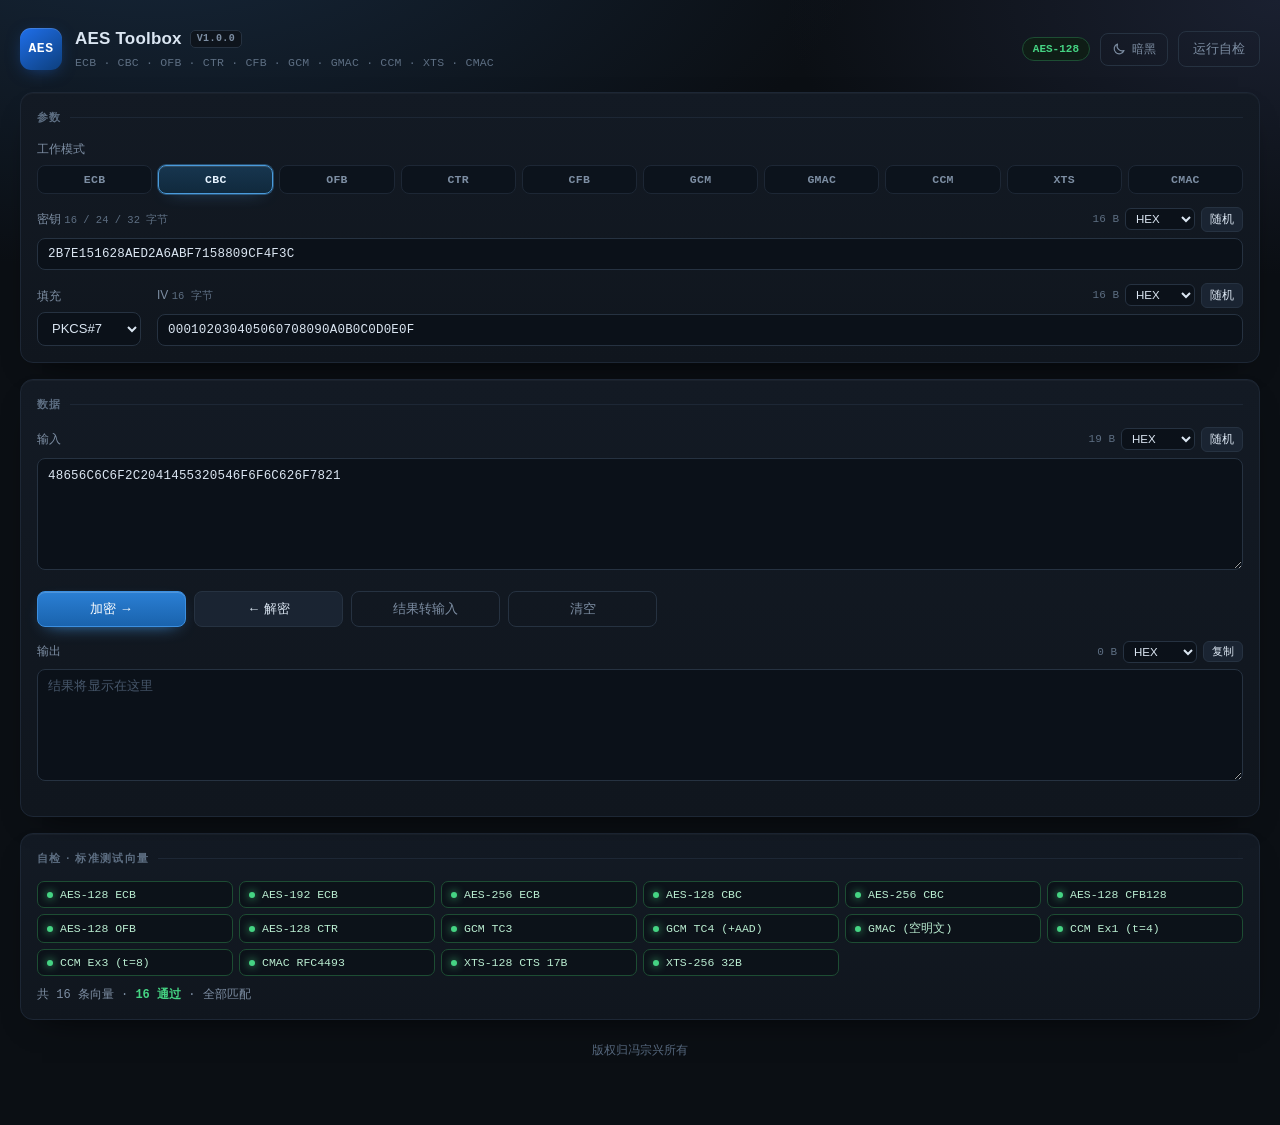
==== AESToolbox/AESToolbox.html @ f1ecd695 "优化以及增加升级工具" ====
<!DOCTYPE html>
<html lang="zh-CN">
<head>
<meta charset="utf-8">
<meta name="viewport" content="width=device-width,initial-scale=1">
<title>AES Toolbox V1.0.0</title>
<link rel="icon" href="data:image/svg+xml,%3Csvg xmlns='http://www.w3.org/2000/svg' viewBox='0 0 32 32'%3E%3ClinearGradient id='g' x1='0' y1='0' x2='1' y2='1'%3E%3Cstop offset='0' stop-color='%231f6feb'/%3E%3Cstop offset='1' stop-color='%230d3f7d'/%3E%3C/linearGradient%3E%3Crect width='32' height='32' rx='8' fill='url(%23g)'/%3E%3Ctext x='16' y='16.5' font-family='Consolas,Menlo,monospace' font-size='10.5' font-weight='bold' fill='%23ffffff' text-anchor='middle' dominant-baseline='central'%3EAES%3C/text%3E%3C/svg%3E">
<style>
  /* ---------- 主题变量：默认暗黑 ---------- */
  :root {
    /* 表面 */
    --bg: #0b0f14;
    --bg-g1: #16273a;
    --bg-g2: #1a2030;
    --panel: #121821;
    --panel-2: #161e29;
    --card-1: #131a24;
    --card-2: #10161e;
    --sunken: #0b1119;
    --sunken-focus: #0a1420;
    --chip: #0c1219;
    --chip-2: #0c131c;
    --chip-hover: #131c27;
    /* 线条 */
    --line: #263241;
    --line-soft: #1d2735;
    --line-hover: #31415a;
    --chip-line-hover: #33455c;
    /* 文字 */
    --text: #dbe6f2;
    --dim: #7d8ea3;
    --dim-2: #5d6e82;
    --foot: #55677d;
    --placeholder: #46566a;
    /* 语义色 */
    --accent: #4aa8ff;
    --accent-dim: #1e4f7a;
    --focus-ring: #4aa8ff1f;
    --ok: #45d483;
    --ok-fg: #a9e8c2;
    --pass-fg: #b9ecd0;
    --ok-line: #1d4d33;
    --ok-bg: #0e1d15;
    --ok-bg-2: #0f1d16;
    --warn: #ffb454;
    --err: #ff6b6b;
    --err-fg: #ffc2c2;
    --err-line: #55262a;
    --err-line-2: #4d1f1f;
    --err-bg: #1d1013;
    --err-bg-2: #1d0f0f;
    /* 控件 */
    --btn: #1a2432;
    --btn-hover: #222f40;
    --btn-line-hover: #3a4d66;
    --ghost-hover: #ffffff08;
    --active-fg: #e6f3ff;
    --active-1: #17364f;
    --active-2: #10293d;
    --active-line: #4a9bdc;
    --active-ring: #4a9bdc66;
    --active-inset: #ffffff1f;
    --badge-bg: #0e141c;
    /* 装饰 */
    --inset: #ffffff08;
    --card-shadow: 0 14px 34px -22px #000;
    --sb: #24303f;
    --sb-hover: #31445a;
    --mono: ui-monospace, "SF Mono", "Cascadia Mono", Consolas, "JetBrains Mono", monospace;
  }

  /* ---------- 明亮主题 ---------- */
  html[data-theme="light"] {
    --bg: #f2f6fb;
    --bg-g1: #e3eefb;
    --bg-g2: #eceff7;
    --panel: #ffffff;
    --panel-2: #f8fafc;
    --card-1: #ffffff;
    --card-2: #fafcfe;
    --sunken: #ffffff;
    --sunken-focus: #ffffff;
    --chip: #f4f8fd;
    --chip-2: #f4f8fd;
    --chip-hover: #e9f0f9;
    --line: #d2dce8;
    --line-soft: #e4ebf3;
    --line-hover: #a9bccf;
    --chip-line-hover: #b6c7d9;
    --text: #16202c;
    --dim: #556578;
    --dim-2: #7c8da1;
    --foot: #8496a9;
    --placeholder: #a2b2c4;
    --accent: #1a73e8;
    --accent-dim: #b6d3f5;
    --focus-ring: #1a73e826;
    --ok: #12a150;
    --ok-fg: #10693f;
    --pass-fg: #146c46;
    --ok-line: #a8d8bf;
    --ok-bg: #eafaf1;
    --ok-bg-2: #eafaf1;
    --warn: #b8720a;
    --err: #d93b3b;
    --err-fg: #9c2020;
    --err-line: #f0b8b8;
    --err-line-2: #f0b8b8;
    --err-bg: #fdeeee;
    --err-bg-2: #fdeeee;
    --btn: #eef3f9;
    --btn-hover: #e3ecf6;
    --btn-line-hover: #b0c3d8;
    --ghost-hover: #0b1a2b0d;
    --active-fg: #0d4a7d;
    --active-1: #dcebfb;
    --active-2: #cfe3f9;
    --active-line: #5f9fdd;
    --active-ring: #5f9fdd66;
    --active-inset: #ffffffcc;
    --badge-bg: #f2f7fd;
    --inset: #ffffffd9;
    --card-shadow: 0 12px 28px -22px #12304d;
    --sb: #c9d5e2;
    --sb-hover: #b0bfd1;
  }
  * { box-sizing: border-box; }
  html, body { margin: 0; padding: 0; }
  body {
    background:
      radial-gradient(1200px 600px at 12% -8%, var(--bg-g1) 0%, transparent 60%),
      radial-gradient(900px 500px at 100% 0%, var(--bg-g2) 0%, transparent 55%),
      var(--bg);
    color: var(--text);
    font: 14px/1.55 -apple-system, "Segoe UI", "Microsoft YaHei", Roboto, sans-serif;
    min-height: 100vh;
    -webkit-font-smoothing: antialiased;
    transition: background-color .22s ease, color .22s ease;
  }
  body, .card, .btn, .mode, .titem, .status, input, select, textarea, .keybadge {
    transition-property: background-color, border-color, color, box-shadow;
    transition-duration: .18s;
    transition-timing-function: ease;
  }
  /* 内容区宽度对齐 UDS 工具箱：宽屏下铺开占满，只留边距，不再固定 1180 居中 */
  .app { max-width: 1560px; margin: 0 auto; padding: 26px 20px 60px; }

  /* ---------- 顶栏 ---------- */
  .topbar { display: flex; align-items: center; justify-content: space-between; gap: 16px; margin-bottom: 20px; }
  .brand { display: flex; align-items: center; gap: 13px; min-width: 0; }
  .logo {
    width: 42px; height: 42px; flex: none; border-radius: 11px;
    background: linear-gradient(145deg, #1f6feb, #0d3f7d);
    color: #fff; font: 700 13px/42px var(--mono); text-align: center; letter-spacing: .5px;
    box-shadow: 0 4px 18px -6px #1f6feb99, inset 0 1px 0 #ffffff26;
  }
  .brand h1 { margin: 0; font-size: 17px; font-weight: 650; letter-spacing: .2px; display: flex; align-items: center; gap: 8px; }
  .brand h1 .ver {
    font: 600 10px/1 var(--mono); letter-spacing: .4px; color: var(--dim);
    padding: 3px 6px; border-radius: 5px;
    border: 1px solid var(--line); background: var(--badge-bg);
  }
  .brand p { margin: 2px 0 0; font-size: 11.5px; color: var(--dim-2); font-family: var(--mono); letter-spacing: .2px; }
  .top-actions { display: flex; align-items: center; gap: 10px; }
  @media (max-width: 640px) {
    /* 窄屏：放不下时操作按钮自动换行并右对齐，避免顶栏撑破 */
    .topbar { flex-wrap: wrap; gap: 10px; }
    .top-actions { margin-left: auto; }
  }
  .keybadge {
    font: 600 11px var(--mono); padding: 5px 10px; border-radius: 999px;
    border: 1px solid var(--line); color: var(--dim); background: var(--badge-bg); white-space: nowrap;
  }
  .keybadge.ok { color: var(--ok); border-color: var(--ok-line); background: var(--ok-bg-2); }
  .keybadge.bad { color: var(--err); border-color: var(--err-line-2); background: var(--err-bg-2); }

  /* ---------- 卡片 ---------- */
  .grid { display: grid; grid-template-columns: minmax(0, 1fr); gap: 16px; align-items: start; }
  /* 参数区每行整行铺开，行距由 gap 控制 */
  .pgrid { display: grid; grid-template-columns: minmax(0, 1fr); gap: 13px; }
  .pgrid > .field { margin-bottom: 0; }
  .pgrid .span-2 { grid-column: span 2; }
  .pgrid .span-all { grid-column: 1 / -1; }
  /* 模式专属参数（填充 / Tag 长度 / CFB 段长）与 IV 排在同一行、位于 IV 左侧：
     小字段的标签与 IV 标签齐平，下拉与 IV 输入框底边对齐，不额外占一行 */
  #ivRow { display: flex; align-items: flex-end; gap: 16px; }
  #ivRow > #ivField { flex: 1 1 auto; min-width: 0; margin-bottom: 0; }
  .optband { display: flex; flex-wrap: wrap; align-items: flex-end; gap: 8px 18px; }
  .optband .opt { display: flex; flex-direction: column; gap: 6px; }
  .optband .opt > label { margin-bottom: 0; white-space: nowrap; }
  /* 下拉与密钥输入框严格同高：显式定高并去掉浏览器给 select 的内部留白 */
  .optband .opt select { width: auto; min-width: 104px; height: 34px; padding: 0 6px 0 10px; line-height: 1; }
  .card {
    background: linear-gradient(180deg, var(--card-1), var(--card-2));
    border: 1px solid var(--line-soft);
    border-radius: 13px;
    padding: 16px;
    box-shadow: 0 1px 0 var(--inset) inset, var(--card-shadow);
  }
  .card h2 {
    margin: 0 0 14px; font-size: 11px; font-weight: 700; letter-spacing: 1.4px;
    text-transform: uppercase; color: var(--dim-2);
    display: flex; align-items: center; gap: 8px;
  }
  .card h2::after { content: ""; height: 1px; flex: 1; background: var(--line-soft); }

  /* ---------- 表单 ---------- */
  .field { margin-bottom: 13px; }
  .field:last-child { margin-bottom: 0; }
  label {
    display: flex; align-items: center; justify-content: space-between; gap: 8px;
    font-size: 12px; color: var(--dim); margin-bottom: 6px; font-weight: 500;
  }
  label .hint { font: 400 10.5px var(--mono); color: var(--dim-2); }
  .row { display: flex; gap: 7px; align-items: stretch; }
  .row > input { flex: 1; min-width: 0; }
  /* 标签行右上角的控件串：字节数 → 格式菜单 → 操作按钮 */
  label .right { display: flex; gap: 6px; align-items: center; }
  label .right select {
    width: auto; padding: 3px 6px; font-size: 11.5px; border-radius: 6px;
  }
  select.fmt:hover { color: var(--text); border-color: var(--line-hover); }
  .count {
    flex: none; min-width: 40px; text-align: right;
    font: 400 11px var(--mono); color: var(--dim-2);
  }
  .btn.mini { padding: 3px 8px; font-size: 12px; border-radius: 6px; flex: none; }

  input, select, textarea, button { font-family: inherit; font-size: 13px; color: var(--text); }
  input, select, textarea {
    background: var(--sunken); border: 1px solid var(--line); border-radius: 8px;
    padding: 8px 10px; width: 100%; outline: none;
    transition: border-color .15s, box-shadow .15s, background .15s;
  }
  input:hover, select:hover, textarea:hover { border-color: var(--line-hover); }
  input:focus, select:focus, textarea:focus {
    border-color: var(--accent); background: var(--sunken-focus);
    box-shadow: 0 0 0 3px var(--focus-ring);
  }
  input::placeholder, textarea::placeholder { color: var(--placeholder); }
  textarea { resize: vertical; min-height: 112px; line-height: 1.5; }
  .mono, input.mono, textarea.mono { font-family: var(--mono); font-size: 12.5px; letter-spacing: .2px; }
  select { cursor: pointer; padding-right: 6px; }
  select option { background: var(--panel-2); color: var(--text); }

  .btn {
    background: var(--btn); border: 1px solid var(--line); border-radius: 8px;
    padding: 8px 14px; cursor: pointer; white-space: nowrap;
    transition: background .15s, border-color .15s, transform .06s, color .15s;
    font-weight: 550;
  }
  .btn:hover { background: var(--btn-hover); border-color: var(--btn-line-hover); }
  .btn:active { transform: translateY(1px); }
  .btn.primary {
    background: linear-gradient(180deg, #2b7fd4, #1a63ad); border-color: #3c8fe0;
    color: #fff; box-shadow: 0 6px 18px -10px #4aa8ff, inset 0 1px 0 #ffffff2b;
  }
  .btn.primary:hover { background: linear-gradient(180deg, #3791e8, #1f6dbd); }
  .btn.ghost { background: transparent; color: var(--dim); }
  .btn.ghost:hover { color: var(--text); background: var(--ghost-hover); }
  .btn.icon { padding: 8px 11px; flex: none; }
  .btn.tiny { padding: 2px 8px; font-size: 11px; border-radius: 6px; font-weight: 500; }
  .btn.theme {
    display: inline-flex; align-items: center; gap: 6px;
    padding: 7px 11px; color: var(--dim); font-size: 12px;
  }
  .btn.theme:hover { color: var(--text); }
  .btn.theme svg { display: block; flex: none; }
  @media (max-width: 560px) { .btn.theme span.tx { display: none; } }

  /* ---------- 模式选择 ---------- */
  .modes { display: grid; grid-template-columns: repeat(10, minmax(0, 1fr)); gap: 6px; }
  @media (max-width: 900px) { .modes { grid-template-columns: repeat(5, minmax(0, 1fr)); } }
  .mode {
    padding: 7px 0; text-align: center; border-radius: 8px; cursor: pointer;
    background: var(--chip-2); border: 1px solid var(--line-soft);
    font: 600 11.5px var(--mono); color: var(--dim); letter-spacing: .3px;
    transition: all .14s; user-select: none;
  }
  .mode:hover { color: var(--text); border-color: var(--chip-line-hover); background: var(--chip-hover); }
  .mode.active {
    color: var(--active-fg); border-color: var(--active-line);
    background: linear-gradient(180deg, var(--active-1), var(--active-2));
    box-shadow: inset 0 1px 0 var(--active-inset), 0 0 0 1px var(--active-ring), 0 6px 18px -12px var(--active-line);
  }

  /* ---------- 数据区 ---------- */
  .actions { display: flex; gap: 8px; margin: 14px 0; flex-wrap: wrap; max-width: 620px; }
  .actions .btn { flex: 1; min-width: 96px; }
  @media (max-width: 640px) { .actions { max-width: none; } }
  .io-head { display: flex; justify-content: space-between; align-items: center; margin-bottom: 6px; }
  .io-head .left { font-size: 12px; color: var(--dim); }
  .io-head .right { display: flex; gap: 6px; align-items: center; }
  .io-head select { width: auto; padding: 3px 6px; font-size: 11.5px; border-radius: 6px; }

  .status {
    margin-top: 12px; padding: 9px 12px; border-radius: 8px; font-size: 12.5px;
    border: 1px solid var(--line-soft); background: var(--chip); color: var(--dim);
    display: none; line-height: 1.5; word-break: break-word;
  }
  .status.show { display: block; }
  .status.ok { color: var(--ok-fg); border-color: var(--ok-line); background: var(--ok-bg); }
  .status.err { color: var(--err-fg); border-color: var(--err-line); background: var(--err-bg); }
  .status .k { color: var(--dim-2); font-family: var(--mono); }

  /*@SELFTEST@BEGIN*/
  /* ---------- 自检 ---------- */
  .selftest { margin-top: 16px; }
  .testgrid { display: grid; grid-template-columns: repeat(auto-fill, minmax(178px, 1fr)); gap: 6px; }
  .titem {
    display: flex; align-items: center; gap: 7px; padding: 6px 9px; border-radius: 7px;
    background: var(--chip); border: 1px solid var(--line-soft); font: 400 11.5px var(--mono);
    color: var(--dim);
  }
  .titem .dot { width: 6px; height: 6px; border-radius: 50%; background: var(--dim-2); flex: none; }
  .titem.pass { color: var(--pass-fg); border-color: var(--ok-line); }
  .titem.pass .dot { background: var(--ok); box-shadow: 0 0 8px var(--ok); }
  .titem.fail { color: var(--err-fg); border-color: var(--err-line); }
  .titem.fail .dot { background: var(--err); }
  .test-summary { margin-top: 10px; font: 400 12px var(--mono); color: var(--dim); }
  .test-summary b { color: var(--ok); }
  .test-summary .bad { color: var(--err); }
  /*@SELFTEST@END*/

  .foot { margin-top: 22px; text-align: center; font-size: 11.5px; color: var(--foot); }
  .foot code { font-family: var(--mono); color: var(--foot); }
  ::-webkit-scrollbar { width: 10px; height: 10px; }
  ::-webkit-scrollbar-thumb { background: var(--sb); border-radius: 6px; border: 2px solid transparent; background-clip: padding-box; }
  ::-webkit-scrollbar-thumb:hover { background: var(--sb-hover); background-clip: padding-box; }
</style>
<script>
/* 首帧前套用上次选择的主题档位，避免明亮模式下先闪一下黑底。
   档位：light / dark / auto（跟随系统） */
(function () {
  try {
    var mode = localStorage.getItem('aes-toolbox.theme');
    var sysDark = !!(window.matchMedia && window.matchMedia('(prefers-color-scheme: dark)').matches);
    // 未设置或脏数据一律按默认暗黑处理
    var dark = mode === 'light' ? false : (mode === 'auto' ? sysDark : true);
    if (!dark) document.documentElement.setAttribute('data-theme', 'light');
  } catch (e) {}
})();
</script>
</head>
<body>
<div class="app">

  <header class="topbar">
    <div class="brand">
      <div class="logo">AES</div>
      <div>
        <h1>AES Toolbox <span class="ver" title="当前版本">V1.0.0</span></h1>
        <p>ECB · CBC · OFB · CTR · CFB · GCM · GMAC · CCM · XTS · CMAC</p>
      </div>
    </div>
    <div class="top-actions">
      <span class="keybadge" id="keyBadge">AES-128</span>
      <button class="btn ghost theme" id="btnTheme" title="主题：暗黑" data-mode="dark">
        <span id="themeIcon"></span><span class="tx" id="themeText">暗黑</span>
      </button>
      <!--@SELFTEST@BEGIN-->
      <button class="btn ghost" id="btnSelfTest">运行自检</button>
      <!--@SELFTEST@END-->
    </div>
  </header>

  <main class="grid">
    <!-- 参数 -->
    <section class="card">
      <h2>参数</h2>

      <div class="pgrid">
        <div class="field span-all">
          <label>工作模式</label>
          <div class="modes" id="modes"></div>
        </div>

        <div class="field span-all" id="keyField">
          <label>
            <span>密钥 <span class="hint" id="keyHint">16 / 24 / 32 字节</span></span>
            <span class="right">
              <span class="count" id="keyCount">0 B</span>
              <select id="keyFmt" class="fmt">
                <option value="hex">HEX</option>
                <option value="c">C 格式</option>
                <option value="text">文本</option>
              </select>
              <button class="btn mini" id="btnKeyRand" title="随机生成密钥">随机</button>
            </span>
          </label>
          <div class="row">
            <input id="key" class="mono" spellcheck="false" autocomplete="off" placeholder="hex 或文本">
          </div>
        </div>

        <!-- 模式专属参数：填充 / Tag 长度 / CFB 段长。与 IV 排在同一行、位于 IV 之前，
             每个模式最多只用到其中一个 -->
        <div class="field span-all" id="ivRow">
          <div class="optband" id="optRow">
            <div class="opt" id="padField">
              <label for="padding">填充</label>
              <select id="padding">
                <option value="pkcs7">PKCS#7</option>
                <option value="zero">零填充</option>
                <option value="none">无</option>
              </select>
            </div>

            <div class="opt" id="tagLenField">
              <label for="tagLen">Tag 长度</label>
              <select id="tagLen"></select>
            </div>

            <div class="opt" id="cfbField">
              <label for="cfbBits">CFB 段长</label>
              <select id="cfbBits">
                <option value="128">CFB-128</option>
                <option value="8">CFB-8</option>
                <option value="1">CFB-1</option>
              </select>
            </div>
          </div>

          <div id="ivField">
            <label>
              <span><span id="ivLabel">IV</span> <span class="hint" id="ivHint">16 字节</span></span>
              <span class="right">
                <span class="count" id="ivCount">0 B</span>
                <select id="ivFmt" class="fmt">
                  <option value="hex">HEX</option>
                  <option value="c">C 格式</option>
                  <option value="text">文本</option>
                </select>
                <button class="btn mini" id="btnIvRand" title="随机生成 IV / Nonce">随机</button>
              </span>
            </label>
            <div class="row">
              <input id="iv" class="mono" spellcheck="false" autocomplete="off" placeholder="hex">
            </div>
          </div>
        </div>

        <div class="field span-all" id="aadField">
          <label>
            <span>AAD <span class="hint">附加认证数据</span></span>
            <span class="right">
              <span class="count" id="aadCount">0 B</span>
              <select id="aadFmt" class="fmt">
                <option value="hex">HEX</option>
                <option value="c">C 格式</option>
                <option value="text">文本</option>
              </select>
            </span>
          </label>
          <div class="row">
            <input id="aad" class="mono" spellcheck="false" autocomplete="off" placeholder="可空">
          </div>
        </div>
      </div>
    </section>

    <!-- 数据 -->
    <section class="card">
      <h2>数据</h2>

      <div class="field">
        <div class="io-head">
          <div class="left">输入</div>
          <div class="right">
            <span class="count" id="inCount">0 B</span>
            <select id="inFmt">
              <option value="hex">HEX</option>
              <option value="c">C 格式</option>
              <option value="text">UTF-8</option>
              <option value="base64">Base64</option>
            </select>
            <button class="btn mini" id="btnInputRand" title="随机生成 16 字节数据">随机</button>
          </div>
        </div>
        <textarea id="input" class="mono" spellcheck="false" placeholder="粘贴明文或密文；HEX 可用空格 / 冒号 / 短横线分隔"></textarea>
      </div>

      <div class="actions">
        <button class="btn primary" id="btnEncrypt">加密 →</button>
        <button class="btn" id="btnDecrypt">← 解密</button>
        <button class="btn ghost" id="btnReuse">结果转输入</button>
        <button class="btn ghost" id="btnClear">清空</button>
      </div>

      <div class="field">
        <div class="io-head">
          <div class="left">输出</div>
          <div class="right">
            <span class="count" id="outCount">0 B</span>
            <select id="outFmt">
              <option value="hex">HEX</option>
              <option value="c">C 格式</option>
              <option value="base64">Base64</option>
              <option value="text">UTF-8</option>
            </select>
            <button class="btn tiny" id="btnCopy">复制</button>
          </div>
        </div>
        <textarea id="output" class="mono" spellcheck="false" readonly placeholder="结果将显示在这里"></textarea>
      </div>

      <div class="field" id="tagField">
        <div class="io-head">
          <div class="left">Tag / 认证码</div>
          <div class="right">
            <span class="count" id="tagCount">0 B</span>
            <button class="btn tiny" id="btnCopyTag">复制</button>
          </div>
        </div>
        <input id="tag" class="mono" spellcheck="false" autocomplete="off" placeholder="GCM / CCM 解密时填写；加密后自动生成">
      </div>

      <div class="status" id="status"></div>
    </section>
  </main>

  <!--@SELFTEST@BEGIN-->
  <!-- 自检 -->
  <section class="card selftest">
    <h2>自检 · 标准测试向量</h2>
    <div class="testgrid" id="testGrid"></div>
    <div class="test-summary" id="testSummary">点击右上角「运行自检」，用 NIST / IEEE 1619 / RFC 标准向量验证实现正确性。</div>
  </section>
  <!--@SELFTEST@END-->

  <div class="foot">版权归冯宗兴所有</div>
</div>

<script>
/* ============================================================================
 * aes-core.js — AES-128/192/256 + ECB/CBC/OFB/CTR/CFB/GCM/GMAC/CCM/XTS/CMAC
 * 纯 JavaScript 实现，无外部依赖（浏览器 / Node 通用）
 * ==========================================================================*/
(function (root, factory) {
  var lib = factory();
  if (typeof module !== 'undefined' && module.exports) module.exports = lib;
  root.AESLib = lib;
})(typeof globalThis !== 'undefined' ? globalThis : this, function () {
  'use strict';

  /* ---------- S 盒 ---------- */
  var SBOX = new Uint8Array([
    0x63, 0x7c, 0x77, 0x7b, 0xf2, 0x6b, 0x6f, 0xc5, 0x30, 0x01, 0x67, 0x2b, 0xfe, 0xd7, 0xab, 0x76,
    0xca, 0x82, 0xc9, 0x7d, 0xfa, 0x59, 0x47, 0xf0, 0xad, 0xd4, 0xa2, 0xaf, 0x9c, 0xa4, 0x72, 0xc0,
    0xb7, 0xfd, 0x93, 0x26, 0x36, 0x3f, 0xf7, 0xcc, 0x34, 0xa5, 0xe5, 0xf1, 0x71, 0xd8, 0x31, 0x15,
    0x04, 0xc7, 0x23, 0xc3, 0x18, 0x96, 0x05, 0x9a, 0x07, 0x12, 0x80, 0xe2, 0xeb, 0x27, 0xb2, 0x75,
    0x09, 0x83, 0x2c, 0x1a, 0x1b, 0x6e, 0x5a, 0xa0, 0x52, 0x3b, 0xd6, 0xb3, 0x29, 0xe3, 0x2f, 0x84,
    0x53, 0xd1, 0x00, 0xed, 0x20, 0xfc, 0xb1, 0x5b, 0x6a, 0xcb, 0xbe, 0x39, 0x4a, 0x4c, 0x58, 0xcf,
    0xd0, 0xef, 0xaa, 0xfb, 0x43, 0x4d, 0x33, 0x85, 0x45, 0xf9, 0x02, 0x7f, 0x50, 0x3c, 0x9f, 0xa8,
    0x51, 0xa3, 0x40, 0x8f, 0x92, 0x9d, 0x38, 0xf5, 0xbc, 0xb6, 0xda, 0x21, 0x10, 0xff, 0xf3, 0xd2,
    0xcd, 0x0c, 0x13, 0xec, 0x5f, 0x97, 0x44, 0x17, 0xc4, 0xa7, 0x7e, 0x3d, 0x64, 0x5d, 0x19, 0x73,
    0x60, 0x81, 0x4f, 0xdc, 0x22, 0x2a, 0x90, 0x88, 0x46, 0xee, 0xb8, 0x14, 0xde, 0x5e, 0x0b, 0xdb,
    0xe0, 0x32, 0x3a, 0x0a, 0x49, 0x06, 0x24, 0x5c, 0xc2, 0xd3, 0xac, 0x62, 0x91, 0x95, 0xe4, 0x79,
    0xe7, 0xc8, 0x37, 0x6d, 0x8d, 0xd5, 0x4e, 0xa9, 0x6c, 0x56, 0xf4, 0xea, 0x65, 0x7a, 0xae, 0x08,
    0xba, 0x78, 0x25, 0x2e, 0x1c, 0xa6, 0xb4, 0xc6, 0xe8, 0xdd, 0x74, 0x1f, 0x4b, 0xbd, 0x8b, 0x8a,
    0x70, 0x3e, 0xb5, 0x66, 0x48, 0x03, 0xf6, 0x0e, 0x61, 0x35, 0x57, 0xb9, 0x86, 0xc1, 0x1d, 0x9e,
    0xe1, 0xf8, 0x98, 0x11, 0x69, 0xd9, 0x8e, 0x94, 0x9b, 0x1e, 0x87, 0xe9, 0xce, 0x55, 0x28, 0xdf,
    0x8c, 0xa1, 0x89, 0x0d, 0xbf, 0xe6, 0x42, 0x68, 0x41, 0x99, 0x2d, 0x0f, 0xb0, 0x54, 0xbb, 0x16
  ]);

  var INV_SBOX = (function () {
    var t = new Uint8Array(256);
    for (var i = 0; i < 256; i++) t[SBOX[i]] = i;
    return t;
  })();

  /* ---------- GF(2^8) ---------- */
  function xtime(b) { return ((b << 1) ^ ((b & 0x80) ? 0x1b : 0x00)) & 0xff; }

  function gmul(a, b) {
    var p = 0;
    for (var i = 0; i < 8; i++) {
      if (b & 1) p ^= a;
      var hi = a & 0x80;
      a = (a << 1) & 0xff;
      if (hi) a ^= 0x1b;
      b >>= 1;
    }
    return p & 0xff;
  }

  /* ---------- 密钥扩展 ---------- */
  function expandKey(key) {
    var Nk = key.length >> 2;
    if (key.length !== 16 && key.length !== 24 && key.length !== 32) {
      throw new Error('密钥长度必须为 16 / 24 / 32 字节（当前 ' + key.length + ' 字节）');
    }
    var Nr = Nk + 6;
    var w = new Uint8Array(16 * (Nr + 1));
    w.set(key);
    var rcon = 0x01;
    for (var i = Nk; i < 4 * (Nr + 1); i++) {
      var t0 = w[4 * i - 4], t1 = w[4 * i - 3], t2 = w[4 * i - 2], t3 = w[4 * i - 1];
      if (i % Nk === 0) {
        var tmp = t0;
        t0 = SBOX[t1] ^ rcon; t1 = SBOX[t2]; t2 = SBOX[t3]; t3 = SBOX[tmp];
        rcon = xtime(rcon);
      } else if (Nk > 6 && i % Nk === 4) {
        t0 = SBOX[t0]; t1 = SBOX[t1]; t2 = SBOX[t2]; t3 = SBOX[t3];
      }
      w[4 * i] = w[4 * (i - Nk)] ^ t0;
      w[4 * i + 1] = w[4 * (i - Nk) + 1] ^ t1;
      w[4 * i + 2] = w[4 * (i - Nk) + 2] ^ t2;
      w[4 * i + 3] = w[4 * (i - Nk) + 3] ^ t3;
    }
    return { w: w, Nr: Nr };
  }

  /* ---------- 单块运算（state 索引: idx = 4*col + row） ---------- */
  function addRoundKey(s, w, round) {
    var off = round << 4;
    for (var i = 0; i < 16; i++) s[i] ^= w[off + i];
  }

  function subBytes(s, box) { for (var i = 0; i < 16; i++) s[i] = box[s[i]]; }

  function shiftRows(s) {
    var t = s[1]; s[1] = s[5]; s[5] = s[9]; s[9] = s[13]; s[13] = t;
    t = s[2]; s[2] = s[10]; s[10] = t; t = s[6]; s[6] = s[14]; s[14] = t;
    t = s[15]; s[15] = s[11]; s[11] = s[7]; s[7] = s[3]; s[3] = t;
  }

  function invShiftRows(s) {
    var t = s[13]; s[13] = s[9]; s[9] = s[5]; s[5] = s[1]; s[1] = t;
    t = s[2]; s[2] = s[10]; s[10] = t; t = s[6]; s[6] = s[14]; s[14] = t;
    t = s[3]; s[3] = s[7]; s[7] = s[11]; s[11] = s[15]; s[15] = t;
  }

  function mixColumns(s) {
    for (var c = 0; c < 4; c++) {
      var i = c << 2;
      var a0 = s[i], a1 = s[i + 1], a2 = s[i + 2], a3 = s[i + 3];
      s[i]     = gmul(a0, 2) ^ gmul(a1, 3) ^ a2 ^ a3;
      s[i + 1] = a0 ^ gmul(a1, 2) ^ gmul(a2, 3) ^ a3;
      s[i + 2] = a0 ^ a1 ^ gmul(a2, 2) ^ gmul(a3, 3);
      s[i + 3] = gmul(a0, 3) ^ a1 ^ a2 ^ gmul(a3, 2);
    }
  }

  function invMixColumns(s) {
    for (var c = 0; c < 4; c++) {
      var i = c << 2;
      var a0 = s[i], a1 = s[i + 1], a2 = s[i + 2], a3 = s[i + 3];
      s[i]     = gmul(a0, 14) ^ gmul(a1, 11) ^ gmul(a2, 13) ^ gmul(a3, 9);
      s[i + 1] = gmul(a0, 9) ^ gmul(a1, 14) ^ gmul(a2, 11) ^ gmul(a3, 13);
      s[i + 2] = gmul(a0, 13) ^ gmul(a1, 9) ^ gmul(a2, 14) ^ gmul(a3, 11);
      s[i + 3] = gmul(a0, 11) ^ gmul(a1, 13) ^ gmul(a2, 9) ^ gmul(a3, 14);
    }
  }

  function encryptBlockKs(ks, input) {
    var s = new Uint8Array(input);
    addRoundKey(s, ks.w, 0);
    for (var r = 1; r < ks.Nr; r++) {
      subBytes(s, SBOX); shiftRows(s); mixColumns(s); addRoundKey(s, ks.w, r);
    }
    subBytes(s, SBOX); shiftRows(s); addRoundKey(s, ks.w, ks.Nr);
    return s;
  }

  function decryptBlockKs(ks, input) {
    var s = new Uint8Array(input);
    addRoundKey(s, ks.w, ks.Nr);
    for (var r = ks.Nr - 1; r >= 1; r--) {
      invShiftRows(s); subBytes(s, INV_SBOX); addRoundKey(s, ks.w, r); invMixColumns(s);
    }
    invShiftRows(s); subBytes(s, INV_SBOX); addRoundKey(s, ks.w, 0);
    return s;
  }

  /* ---------- 通用工具 ---------- */
  function incBe(block, from) {
    for (var i = block.length - 1; i >= from; i--) {
      block[i] = (block[i] + 1) & 0xff;
      if (block[i] !== 0) break;
    }
  }

  function xorInto(a, b) { for (var i = 0; i < a.length; i++) a[i] ^= b[i]; }

  function writeBe(buf, off, value, len) {
    var v = value;
    for (var i = len - 1; i >= 0; i--) {
      buf[off + i] = v % 256;
      v = Math.floor(v / 256);
    }
  }

  function applyPad(data, pad) {
    if (pad === 'none') {
      if (data.length % 16 !== 0) throw new Error('数据长度必须为 16 字节的整数倍（当前 ' + data.length + ' 字节）');
      return data;
    }
    if (pad === 'zero') {
      var z = (16 - (data.length % 16)) % 16;
      var o = new Uint8Array(data.length + z);
      o.set(data);
      return o;
    }
    var n = 16 - (data.length % 16);
    var out = new Uint8Array(data.length + n);
    out.set(data);
    out.fill(n, data.length);
    return out;
  }

  function removePad(data, pad) {
    if (pad === 'none') return data;
    if (pad === 'zero') {
      if (data.length % 16 !== 0) throw new Error('密文长度必须为 16 字节的整数倍（当前 ' + data.length + ' 字节）');
      var e = data.length;
      while (e > 0 && data[e - 1] === 0) e--;
      return data.subarray(0, e);
    }
    if (data.length === 0 || data.length % 16 !== 0) throw new Error('密文长度非法，无法去填充');
    var n = data[data.length - 1];
    if (n < 1 || n > 16) throw new Error('PKCS#7 填充无效（末字节 = ' + n + '），密钥或 IV 可能不正确');
    for (var i = data.length - n; i < data.length; i++) {
      if (data[i] !== n) throw new Error('PKCS#7 填充校验失败，密钥或 IV 可能不正确');
    }
    return data.subarray(0, data.length - n);
  }

  /* ============================ 分组模式 ============================ */
  function ecbEncrypt(key, data, pad) {
    var ks = expandKey(key); data = applyPad(data, pad || 'pkcs7');
    var out = new Uint8Array(data.length);
    for (var i = 0; i < data.length; i += 16) out.set(encryptBlockKs(ks, data.subarray(i, i + 16)), i);
    return out;
  }

  function ecbDecrypt(key, data, pad) {
    var ks = expandKey(key);
    if (data.length % 16 !== 0) throw new Error('密文长度必须为 16 字节的整数倍（当前 ' + data.length + ' 字节）');
    var out = new Uint8Array(data.length);
    for (var i = 0; i < data.length; i += 16) out.set(decryptBlockKs(ks, data.subarray(i, i + 16)), i);
    return removePad(out, pad || 'pkcs7');
  }

  function cbcEncrypt(key, iv, data, pad) {
    if (iv.length !== 16) throw new Error('CBC 的 IV 必须为 16 字节');
    var ks = expandKey(key); data = applyPad(data, pad || 'pkcs7');
    var out = new Uint8Array(data.length), prev = new Uint8Array(iv);
    for (var i = 0; i < data.length; i += 16) {
      var blk = new Uint8Array(16);
      for (var j = 0; j < 16; j++) blk[j] = data[i + j] ^ prev[j];
      prev = encryptBlockKs(ks, blk);
      out.set(prev, i);
    }
    return out;
  }

  function cbcDecrypt(key, iv, data, pad) {
    if (iv.length !== 16) throw new Error('CBC 的 IV 必须为 16 字节');
    if (data.length % 16 !== 0) throw new Error('密文长度必须为 16 字节的整数倍（当前 ' + data.length + ' 字节）');
    var ks = expandKey(key);
    var out = new Uint8Array(data.length), prev = new Uint8Array(iv);
    for (var i = 0; i < data.length; i += 16) {
      var ct = data.subarray(i, i + 16);
      var blk = decryptBlockKs(ks, ct);
      for (var j = 0; j < 16; j++) out[i + j] = blk[j] ^ prev[j];
      prev = new Uint8Array(ct);
    }
    return removePad(out, pad || 'pkcs7');
  }

  function ofbCrypt(key, iv, data) {
    if (iv.length !== 16) throw new Error('OFB 的 IV 必须为 16 字节');
    var ks = expandKey(key);
    var out = new Uint8Array(data.length), fb = new Uint8Array(iv);
    for (var i = 0; i < data.length; i += 16) {
      fb = encryptBlockKs(ks, fb);
      var n = Math.min(16, data.length - i);
      for (var j = 0; j < n; j++) out[i + j] = data[i + j] ^ fb[j];
    }
    return out;
  }

  function ctrCrypt(key, iv, data) {
    if (iv.length !== 16) throw new Error('CTR 的计数器初值必须为 16 字节');
    var ks = expandKey(key);
    var out = new Uint8Array(data.length), ctr = new Uint8Array(iv);
    for (var i = 0; i < data.length; i += 16) {
      var ksb = encryptBlockKs(ks, ctr);
      var n = Math.min(16, data.length - i);
      for (var j = 0; j < n; j++) out[i + j] = data[i + j] ^ ksb[j];
      incBe(ctr, 0);
    }
    return out;
  }

  // s = 段长（比特）：1 / 8 / 128
  function cfbCrypt(key, iv, data, s, decrypt) {
    s = s || 128;
    if (iv.length !== 16) throw new Error('CFB 的 IV 必须为 16 字节');
    if (s !== 1 && s !== 8 && s !== 128) throw new Error('CFB 段长仅支持 1 / 8 / 128 比特');
    var ks = expandKey(key);
    var out = new Uint8Array(data.length), reg = new Uint8Array(iv);
    var bytes = s >> 3;
    if (s === 1) {
      for (var bi = 0; bi < data.length * 8; bi++) {
        var ksb = encryptBlockKs(ks, reg);
        var kbit = (ksb[0] >> 7) & 1;
        var byteIdx = bi >> 3, bitIdx = 7 - (bi & 7);
        var pbit = (data[byteIdx] >> bitIdx) & 1;
        var cbit = pbit ^ kbit;
        if (cbit) out[byteIdx] |= (1 << bitIdx); else out[byteIdx] &= ~(1 << bitIdx);
        var fbBit = decrypt ? pbit : cbit;
        for (var q = 0; q < 15; q++) reg[q] = ((reg[q] << 1) | (reg[q + 1] >> 7)) & 0xff;
        reg[15] = ((reg[15] << 1) & 0xfe) | fbBit;
      }
      return out;
    }
    for (var i = 0; i < data.length; i += bytes) {
      var ksb2 = encryptBlockKs(ks, reg);
      var n = Math.min(bytes, data.length - i);
      for (var j = 0; j < n; j++) out[i + j] = data[i + j] ^ ksb2[j];
      // 寄存器左移 bytes 位，尾部补当前段（加密补密文，解密补原始密文）
      var newReg = new Uint8Array(16);
      newReg.set(reg.subarray(bytes, 16), 0);
      for (var t = 0; t < bytes; t++) newReg[16 - bytes + t] = decrypt ? data[i + t] : out[i + t];
      reg = newReg;
    }
    return out;
  }

  /* ============================ GHASH / GCM ============================ */
  function ghashMul(X, Y) {
    var Z = new Uint8Array(16);
    var V = new Uint8Array(Y);
    for (var i = 0; i < 128; i++) {
      if ((X[i >> 3] >> (7 - (i & 7))) & 1) xorInto(Z, V);
      var lsb = V[15] & 1;
      for (var j = 15; j > 0; j--) V[j] = (V[j] >>> 1) | ((V[j - 1] & 1) << 7);
      V[0] >>>= 1;
      if (lsb) V[0] ^= 0xe1;
    }
    return Z;
  }

  function ghash(H, aad, ct) {
    var y = new Uint8Array(16);
    function feed(bytes) {
      for (var i = 0; i < bytes.length; i += 16) {
        var blk = new Uint8Array(16);
        blk.set(bytes.subarray(i, Math.min(i + 16, bytes.length)));
        xorInto(blk, y);
        y = ghashMul(blk, H);
      }
    }
    feed(aad); feed(ct);
    var lenBlk = new Uint8Array(16);
    writeBe(lenBlk, 0, aad.length * 8, 8);
    writeBe(lenBlk, 8, ct.length * 8, 8);
    xorInto(lenBlk, y);
    return ghashMul(lenBlk, H);
  }

  function gcmJ0(H, iv) {
    if (iv.length === 12) {
      var j0 = new Uint8Array(16);
      j0.set(iv); j0[15] = 1;
      return j0;
    }
    if (iv.length === 0) throw new Error('GCM 的 IV 不能为空');
    var s = ghash(H, new Uint8Array(0), iv);
    return s;
  }

  function gctr(ks, counter, data) {
    var out = new Uint8Array(data.length), ctr = new Uint8Array(counter);
    for (var i = 0; i < data.length; i += 16) {
      var ksb = encryptBlockKs(ks, ctr);
      var n = Math.min(16, data.length - i);
      for (var j = 0; j < n; j++) out[i + j] = data[i + j] ^ ksb[j];
      incBe(ctr, 12); // inc32
    }
    return out;
  }

  function gcmEncrypt(key, iv, aad, pt, tagLen) {
    tagLen = tagLen || 16;
    if ([4, 8, 12, 13, 14, 15, 16].indexOf(tagLen) < 0) throw new Error('GCM Tag 长度仅支持 4/8/12/13/14/15/16 字节');
    var ks = expandKey(key);
    var H = encryptBlockKs(ks, new Uint8Array(16));
    var J0 = gcmJ0(H, iv);
    var ctr = new Uint8Array(J0); incBe(ctr, 12);
    var ct = gctr(ks, ctr, pt);
    var S = ghash(H, aad, ct);
    var EJ0 = encryptBlockKs(ks, J0);
    xorInto(S, EJ0);
    return { ct: ct, tag: S.subarray(0, tagLen) };
  }

  function gcmDecrypt(key, iv, aad, ct, tag) {
    var ks = expandKey(key);
    var H = encryptBlockKs(ks, new Uint8Array(16));
    var J0 = gcmJ0(H, iv);
    var S = ghash(H, aad, ct);
    xen(S, encryptBlockKs(ks, J0));
    for (var i = 0; i < tag.length; i++) {
      if (S[i] !== tag[i]) throw new Error('GCM 认证失败：Tag 不匹配（数据被篡改 / AAD 或 IV 不一致）');
    }
    var ctr = new Uint8Array(J0); incBe(ctr, 12);
    return { pt: gctr(ks, ctr, ct), tag: S.subarray(0, tag.length) };
  }

  function xen(a, b) { for (var i = 0; i < a.length; i++) a[i] ^= b[i]; }

  function gmac(key, iv, aad, tagLen) {
    return gcmEncrypt(key, iv, aad, new Uint8Array(0), tagLen || 16).tag;
  }

  /* ============================ CCM ============================ */
  function ccmMac(ks, nonce, aad, pt, tagLen) {
    var L = 15 - nonce.length;
    var b0 = new Uint8Array(16);
    b0[0] = (aad.length ? 0x40 : 0x00) | (((tagLen - 2) / 2) << 3) | (L - 1);
    b0.set(nonce, 1);
    writeBe(b0, 16 - L, pt.length, L);

    var chunks = [b0];
    if (aad.length) {
      var head, alen;
      if (aad.length < 0xff00) { head = new Uint8Array(2); writeBe(head, 0, aad.length, 2); alen = 2; }
      else if (aad.length <= 0xffffffff) {
        head = new Uint8Array(6); head[0] = 0xff; head[1] = 0xfe; writeBe(head, 2, aad.length, 4);
      } else {
        head = new Uint8Array(10); head[0] = 0xff; head[1] = 0xff; writeBe(head, 2, aad.length, 8);
      }
      var buf = new Uint8Array(head.length + aad.length);
      buf.set(head); buf.set(aad, head.length);
      chunks.push(buf);
    }
    chunks.push(pt);

    var x = new Uint8Array(16);
    for (var c = 0; c < chunks.length; c++) {
      var data = chunks[c];
      for (var i = 0; i < data.length; i += 16) {
        var blk = new Uint8Array(16);
        blk.set(data.subarray(i, Math.min(i + 16, data.length)));
        xorInto(blk, x);
        x = encryptBlockKs(ks, blk);
      }
    }
    return x;
  }

  function ccmCtr(ks, nonce, data, L) {
    var a = new Uint8Array(16);
    a[0] = L - 1; a.set(nonce, 1);
    var out = new Uint8Array(data.length);
    for (var i = 0, blk = 0; i < data.length; i += 16, blk++) {
      writeBe(a, 16 - L, blk + 1, L);
      var ksb = encryptBlockKs(ks, a);
      var n = Math.min(16, data.length - i);
      for (var j = 0; j < n; j++) out[i + j] = data[i + j] ^ ksb[j];
    }
    return out;
  }

  function ccmEncrypt(key, nonce, aad, pt, tagLen) {
    tagLen = tagLen || 16;
    var L = 15 - nonce.length;
    if (L < 2 || L > 8) throw new Error('CCM 的 Nonce 长度必须为 7..13 字节（当前 ' + nonce.length + ' 字节）');
    if (tagLen < 4 || tagLen > 16 || (tagLen & 1)) throw new Error('CCM Tag 长度必须为 4..16 的偶数');
    var ks = expandKey(key);
    var t = ccmMac(ks, nonce, aad, pt, tagLen);
    var s0 = encryptBlockKs(ks, (function () { var a = new Uint8Array(16); a[0] = L - 1; a.set(nonce, 1); return a; })());
    var tag = new Uint8Array(t);
    for (var i = 0; i < tagLen; i++) tag[i] ^= s0[i];
    return { ct: ccmCtr(ks, nonce, pt, L), tag: tag.subarray(0, tagLen) };
  }

  function ccmDecrypt(key, nonce, aad, ct, tag) {
    var L = 15 - nonce.length;
    if (L < 2 || L > 8) throw new Error('CCM 的 Nonce 长度必须为 7..13 字节（当前 ' + nonce.length + ' 字节）');
    var ks = expandKey(key);
    var pt = ccmCtr(ks, nonce, ct, L);
    var t = ccmMac(ks, nonce, aad, pt, tag.length);
    var s0 = encryptBlockKs(ks, (function () { var a = new Uint8Array(16); a[0] = L - 1; a.set(nonce, 1); return a; })());
    var calc = new Uint8Array(t);
    for (var i = 0; i < tag.length; i++) calc[i] ^= s0[i];
    for (var j = 0; j < tag.length; j++) {
      if (calc[j] !== tag[j]) throw new Error('CCM 认证失败：Tag 不匹配（数据被篡改 / AAD、Nonce 不一致）');
    }
    return { pt: pt, tag: calc.subarray(0, tag.length) };
  }

  /* ============================ CMAC ============================ */
  function dbl(block) {
    var out = new Uint8Array(16), msb = block[0] & 0x80;
    for (var i = 0; i < 15; i++) out[i] = ((block[i] << 1) | (block[i + 1] >> 7)) & 0xff;
    out[15] = (block[15] << 1) & 0xff;
    if (msb) out[15] ^= 0x87;
    return out;
  }

  function cmac(key, msg) {
    var ks = expandKey(key);
    var L = encryptBlockKs(ks, new Uint8Array(16));
    var K1 = dbl(L), K2 = dbl(K1);
    var n = Math.max(1, Math.ceil(msg.length / 16));
    var lastComplete = msg.length > 0 && msg.length % 16 === 0;
    var x = new Uint8Array(16);
    for (var i = 0; i < n - 1; i++) {
      var blk = new Uint8Array(msg.subarray(i * 16, i * 16 + 16));
      xorInto(blk, x);
      x = encryptBlockKs(ks, blk);
    }
    var last = new Uint8Array(16);
    var start = (n - 1) * 16;
    last.set(msg.subarray(start, Math.min(start + 16, msg.length)));
    if (lastComplete) xorInto(last, K1);
    else {
      last[msg.length - start] = 0x80;
      xorInto(last, K2);
    }
    xorInto(last, x);
    return encryptBlockKs(ks, last);
  }

  /* ============================ XTS（IEEE 1619 + CTS） ============================ */
  // 乘 α：tweak 按 128 位小端整数解释，左移一位，溢出时异或 0x87
  function mulAlpha(t) {
    var out = new Uint8Array(16);
    for (var i = 15; i > 0; i--) out[i] = ((t[i] << 1) | (t[i - 1] >> 7)) & 0xff;
    out[0] = (t[0] << 1) & 0xff;
    if (t[15] & 0x80) out[0] ^= 0x87;
    return out;
  }

  function xtsSplitKey(key) {
    if (key.length === 32 || key.length === 64) {
      var h = key.length >> 1;
      return [expandKey(key.subarray(0, h)), expandKey(key.subarray(h))];
    }
    throw new Error('XTS 需要 32 字节（AES-128-XTS）或 64 字节（AES-256-XTS）双倍长度密钥，当前 ' + key.length + ' 字节');
  }

  function xtsEncrypt(key, tweak, data) {
    if (tweak.length !== 16) throw new Error('XTS 的 Tweak（Data Unit）必须为 16 字节');
    if (data.length < 16) throw new Error('XTS 要求数据至少 16 字节');
    var kk = xtsSplitKey(key), k1 = kk[0], k2 = kk[1];
    var T = encryptBlockKs(k2, tweak);
    var out = new Uint8Array(data.length);
    var full = Math.floor(data.length / 16);
    var rem = data.length % 16;

    if (rem === 0) {
      for (var i = 0; i < full; i++) {
        var blk = new Uint8Array(16);
        for (var j = 0; j < 16; j++) blk[j] = data[i * 16 + j] ^ T[j];
        var c = encryptBlockKs(k1, blk);
        for (var j2 = 0; j2 < 16; j2++) out[i * 16 + j2] = c[j2] ^ T[j2];
        T = mulAlpha(T);
      }
      return out;
    }
    for (var b = 0; b < full - 1; b++) {
      var blk2 = new Uint8Array(16);
      for (var j3 = 0; j3 < 16; j3++) blk2[j3] = data[b * 16 + j3] ^ T[j3];
      var c2 = encryptBlockKs(k1, blk2);
      for (var j4 = 0; j4 < 16; j4++) out[b * 16 + j4] = c2[j4] ^ T[j4];
      T = mulAlpha(T);
    }
    // CTS：最后整块 + 尾部不足 16 字节（IEEE 1619 §5.3.2）
    var lastFullOff = (full - 1) * 16;
    var cfull = encryptBlockKs(k1, (function () {
      var z = new Uint8Array(16);
      for (var m = 0; m < 16; m++) z[m] = data[lastFullOff + m] ^ T[m];
      return z;
    })());
    for (var m2 = 0; m2 < 16; m2++) cfull[m2] ^= T[m2];       // 该块"常规"密文
    var tNext = mulAlpha(T);
    var mixed = new Uint8Array(16);
    mixed.set(data.subarray(full * 16, full * 16 + rem), 0);   // 部分明文在前
    mixed.set(cfull.subarray(rem, 16), rem);                   // 密文剩余部分在后
    var enc = encryptBlockKs(k1, (function () {
      var z = new Uint8Array(16);
      for (var q = 0; q < 16; q++) z[q] = mixed[q] ^ tNext[q];
      return z;
    })());
    for (var q2 = 0; q2 < 16; q2++) out[lastFullOff + q2] = enc[q2] ^ tNext[q2];
    for (var q3 = 0; q3 < rem; q3++) out[full * 16 + q3] = cfull[q3];
    return out;
  }

  function xtsDecrypt(key, tweak, data) {
    if (tweak.length !== 16) throw new Error('XTS 的 Tweak（Data Unit）必须为 16 字节');
    if (data.length < 16) throw new Error('XTS 要求数据至少 16 字节');
    var kk = xtsSplitKey(key), k1 = kk[0], k2 = kk[1];
    var T = encryptBlockKs(k2, tweak);
    var out = new Uint8Array(data.length);
    var full = Math.floor(data.length / 16);
    var rem = data.length % 16;

    if (rem === 0) {
      for (var i = 0; i < full; i++) {
        var blk = new Uint8Array(16);
        for (var j = 0; j < 16; j++) blk[j] = data[i * 16 + j] ^ T[j];
        var p = decryptBlockKs(k1, blk);
        for (var j2 = 0; j2 < 16; j2++) out[i * 16 + j2] = p[j2] ^ T[j2];
        T = mulAlpha(T);
      }
      return out;
    }
    for (var b = 0; b < full - 1; b++) {
      var blk2 = new Uint8Array(16);
      for (var j3 = 0; j3 < 16; j3++) blk2[j3] = data[b * 16 + j3] ^ T[j3];
      var p2 = decryptBlockKs(k1, blk2);
      for (var j4 = 0; j4 < 16; j4++) out[b * 16 + j4] = p2[j4] ^ T[j4];
      T = mulAlpha(T);
    }
    var lastFullOff = (full - 1) * 16;
    var tail = new Uint8Array(data.subarray(full * 16, full * 16 + rem));
    var tNext = mulAlpha(T);
    var mixed = decryptBlockKs(k1, (function () {
      var z = new Uint8Array(16);
      for (var q = 0; q < 16; q++) z[q] = data[lastFullOff + q] ^ tNext[q];
      return z;
    })());
    for (var q1 = 0; q1 < 16; q1++) mixed[q1] ^= tNext[q1];     // = 部分明文 || 密文剩余
    var cfull = new Uint8Array(16);
    cfull.set(tail, 0);                                        // 部分密文复原到头部
    cfull.set(mixed.subarray(rem, 16), rem);
    var pl = decryptBlockKs(k1, (function () {
      var z = new Uint8Array(16);
      for (var q3 = 0; q3 < 16; q3++) z[q3] = cfull[q3] ^ T[q3];
      return z;
    })());
    for (var q2 = 0; q2 < 16; q2++) out[lastFullOff + q2] = pl[q2] ^ T[q2];
    out.set(mixed.subarray(0, rem), full * 16);
    return out;
  }

  /* ============================ 编码工具 ============================ */
  function hexToBytes(hex) {
    var s = String(hex).replace(/0x/gi, '').replace(/[\s:,\-]/g, '');
    if (s.length % 2) throw new Error('HEX 长度必须为偶数（当前 ' + s.length + ' 位十六进制字符）');
    if (/[^0-9a-fA-F]/.test(s)) throw new Error('HEX 中含有非法字符');
    var out = new Uint8Array(s.length / 2);
    for (var i = 0; i < out.length; i++) out[i] = parseInt(s.substr(i * 2, 2), 16);
    return out;
  }

  function bytesToHex(bytes, upper) {
    var s = '';
    for (var i = 0; i < bytes.length; i++) s += (bytes[i] < 16 ? '0' : '') + bytes[i].toString(16);
    return upper ? s.toUpperCase() : s;
  }

  function utf8ToBytes(str) {
    if (typeof TextEncoder !== 'undefined') return new TextEncoder().encode(str);
    var enc = unescape(encodeURIComponent(str)), out = new Uint8Array(enc.length);
    for (var i = 0; i < enc.length; i++) out[i] = enc.charCodeAt(i);
    return out;
  }

  function bytesToUtf8(bytes) {
    if (typeof TextDecoder !== 'undefined') return new TextDecoder('utf-8', { fatal: false }).decode(bytes);
    var s = '';
    for (var i = 0; i < bytes.length; i++) s += String.fromCharCode(bytes[i]);
    try { return decodeURIComponent(escape(s)); } catch (e) { return s; }
  }

  function bytesToBase64(bytes) {
    var s = '';
    for (var i = 0; i < bytes.length; i++) s += String.fromCharCode(bytes[i]);
    if (typeof btoa !== 'undefined') return btoa(s);
    return Buffer.from(bytes).toString('base64');
  }

  function base64ToBytes(b64) {
    var s = String(b64).replace(/[\s]/g, '');
    if (typeof atob !== 'undefined') {
      var bin = atob(s), out = new Uint8Array(bin.length);
      for (var i = 0; i < bin.length; i++) out[i] = bin.charCodeAt(i);
      return out;
    }
    return new Uint8Array(Buffer.from(s, 'base64'));
  }

  function randomBytes(n) {
    var out = new Uint8Array(n);
    if (typeof crypto !== 'undefined' && crypto.getRandomValues) crypto.getRandomValues(out);
    else for (var i = 0; i < n; i++) out[i] = Math.floor(Math.random() * 256);
    return out;
  }

  /* ============================ 统一入口 ============================ */
  var MODES = ['ECB', 'CBC', 'OFB', 'CTR', 'CFB', 'GCM', 'GMAC', 'CCM', 'XTS', 'CMAC'];

  function run(opts) {
    // opts: {mode, encrypt, key, iv, aad, data, tag, padding, cfbBits, tagLen}
    var mode = String(opts.mode).toUpperCase();
    var key = opts.key, data = opts.data || new Uint8Array(0);
    var aad = opts.aad || new Uint8Array(0);
    var iv = opts.iv || new Uint8Array(0);
    var pad = opts.padding || 'pkcs7';
    var res;
    switch (mode) {
      case 'ECB':
        if (!opts.encrypt) return { data: ecbDecrypt(key, data, pad) };
        return { data: ecbEncrypt(key, data, pad) };
      case 'CBC':
        return opts.encrypt ? { data: cbcEncrypt(key, iv, data, pad) } : { data: cbcDecrypt(key, iv, data, pad) };
      case 'OFB':
        return { data: ofbCrypt(key, iv, data) };
      case 'CTR':
        return { data: ctrCrypt(key, iv, data) };
      case 'CFB':
        return { data: cfbCrypt(key, iv, data, opts.cfbBits || 128, !opts.encrypt) };
      case 'GCM':
        if (opts.encrypt) { res = gcmEncrypt(key, iv, aad, data, opts.tagLen); return { data: res.ct, tag: res.tag }; }
        res = gcmDecrypt(key, iv, aad, data, opts.tag);
        return { data: res.pt, tag: res.tag };
      case 'GMAC':
        return { data: new Uint8Array(0), tag: gmac(key, iv, aad, opts.tagLen) };
      case 'CCM':
        if (opts.encrypt) { res = ccmEncrypt(key, iv, aad, data, opts.tagLen); return { data: res.ct, tag: res.tag }; }
        res = ccmDecrypt(key, iv, aad, data, opts.tag);
        return { data: res.pt, tag: res.tag };
      case 'XTS':
        return { data: opts.encrypt ? xtsEncrypt(key, iv, data) : xtsDecrypt(key, iv, data) };
      case 'CMAC':
        return { data: new Uint8Array(0), tag: cmac(key, data) };
      default:
        throw new Error('不支持的模式: ' + mode);
    }
  }

  return {
    MODES: MODES,
    expandKey: expandKey,
    encryptBlock: function (key, blk) { return encryptBlockKs(expandKey(key), blk); },
    decryptBlock: function (key, blk) { return decryptBlockKs(expandKey(key), blk); },
    ecbEncrypt: ecbEncrypt, ecbDecrypt: ecbDecrypt,
    cbcEncrypt: cbcEncrypt, cbcDecrypt: cbcDecrypt,
    ofbCrypt: ofbCrypt, ctrCrypt: ctrCrypt, cfbCrypt: cfbCrypt,
    gcmEncrypt: gcmEncrypt, gcmDecrypt: gcmDecrypt, gmac: gmac,
    ccmEncrypt: ccmEncrypt, ccmDecrypt: ccmDecrypt,
    cmac: cmac, xtsEncrypt: xtsEncrypt, xtsDecrypt: xtsDecrypt,
    hexToBytes: hexToBytes, bytesToHex: bytesToHex,
    utf8ToBytes: utf8ToBytes, bytesToUtf8: bytesToUtf8,
    bytesToBase64: bytesToBase64, base64ToBytes: base64ToBytes,
    randomBytes: randomBytes,
    run: run
  };
});

</script>
<script>
(function () {
  'use strict';
  var A = window.AESLib;
  var $ = function (id) { return document.getElementById(id); };

  /* ---------------- 模式元数据 ---------------- */
  var MODES = {
    ECB:  { iv: null, pad: true },
    CBC:  { iv: 16, pad: true },
    OFB:  { iv: 16 },
    CTR:  { iv: 16 },
    CFB:  { iv: 16, cfb: true },
    GCM:  { iv: 12, ivMin: 1, ivMax: 64, ivName: 'IV / Nonce', aad: true, tag: true, tagLens: [16, 15, 14, 13, 12, 8, 4] },
    GMAC: { iv: 12, ivMin: 1, ivMax: 64, ivName: 'IV / Nonce', aad: true, tag: true, tagOnly: true, tagLens: [16, 15, 14, 13, 12, 8, 4] },
    CCM:  { iv: 11, ivMin: 7, ivMax: 13, ivName: 'Nonce', aad: true, tag: true, tagLens: [16, 14, 12, 10, 8, 6, 4] },
    XTS:  { iv: 16, ivName: 'Tweak', keyLens: [32, 64] },
    CMAC: { iv: null, tagOnly: true }
  };
  var state = { mode: 'CBC', lastResult: null };

  /* ---------------- 格式转换 ---------------- */
  function parseBytes(str, fmt) {
    if (!str) return new Uint8Array(0);
    if (fmt === 'hex' || fmt === 'c') return A.hexToBytes(str); // hexToBytes 已容忍 0x 前缀与逗号
    if (fmt === 'base64') return A.base64ToBytes(str);
    return A.utf8ToBytes(str);
  }
  function formatBytes(bytes, fmt) {
    if (fmt === 'hex') return A.bytesToHex(bytes, true);
    if (fmt === 'c') {
      var parts = [];
      for (var i = 0; i < bytes.length; i++) {
        var h = bytes[i].toString(16).toUpperCase();
        parts.push('0x' + (h.length < 2 ? '0' + h : h));
      }
      return parts.join(', ');
    }
    if (fmt === 'base64') return A.bytesToBase64(bytes);
    return A.bytesToUtf8(bytes);
  }
  function looksText(bytes) {
    var s = A.bytesToUtf8(bytes);
    if (s.indexOf('\uFFFD') >= 0) return false;
    for (var i = 0; i < s.length; i++) {
      var c = s.charCodeAt(i);
      if (c < 9 || (c > 13 && c < 32)) return false;
    }
    return true;
  }

  /* ---------------- 界面初始化 ---------------- */
  var modesBox = $('modes');
  Object.keys(MODES).forEach(function (m) {
    var el = document.createElement('div');
    el.className = 'mode' + (m === state.mode ? ' active' : '');
    el.textContent = m;
    el.dataset.mode = m;
    el.onclick = function () { setMode(m); };
    modesBox.appendChild(el);
  });

  function setMode(m) {
    state.mode = m;
    var meta = MODES[m];
    Array.prototype.forEach.call(modesBox.children, function (el) {
      el.classList.toggle('active', el.dataset.mode === m);
    });
    // 填充 / Tag 长度 / CFB 段长这类「模式专属参数」与 IV 同排，排在 IV 左边；
    // 每个模式最多只用到其中一个，一个都用不到时整条隐藏（IV 自动撑满整行）。
    var hasIv = !!meta.iv;
    var hasSmall = !!(meta.pad || meta.tag || meta.cfb);
    $('optRow').style.display = hasSmall ? '' : 'none';
    $('ivField').style.display = hasIv ? '' : 'none';
    $('ivRow').style.display = (hasIv || hasSmall) ? '' : 'none';
    $('keyField').className = 'field span-all';
    $('ivLabel').textContent = meta.ivName || 'IV';
    $('ivHint').textContent = meta.ivMin !== undefined ? (meta.ivMin + '–' + meta.ivMax + ' 字节') : (meta.iv || 0) + ' 字节';
    $('aadField').style.display = meta.aad ? '' : 'none';
    $('tagField').style.display = (meta.tag || meta.tagOnly) ? '' : 'none';
    $('tagLenField').style.display = meta.tag ? '' : 'none';
    $('padField').style.display = meta.pad ? '' : 'none';
    $('cfbField').style.display = meta.cfb ? '' : 'none';

    if (meta.tag) {
      var sel = $('tagLen');
      sel.innerHTML = '';
      meta.tagLens.forEach(function (n) {
        var o = document.createElement('option');
        o.value = n; o.textContent = n + ' 字节';
        sel.appendChild(o);
      });
      sel.value = '16';
    }
    // IV 为空或长度不匹配新模式时，自动生成一个合法的
    if (meta.iv) {
      var curIv = 0;
      try { curIv = parseBytes($('iv').value.trim(), $('ivFmt').value).length; } catch (e) { curIv = 0; }
      var ivOk = meta.ivMin !== undefined
        ? (curIv >= meta.ivMin && curIv <= meta.ivMax)
        : (curIv === meta.iv);
      if (!ivOk) randomIv();
    } else {
      $('iv').value = '';
    }
    if (m === 'GMAC') { $('input').placeholder = 'GMAC 不使用明文，认证码只由 AAD 计算'; }
    else if (m === 'CMAC') { $('input').placeholder = 'CMAC 的待认证消息（任意长度）'; }
    else { $('input').placeholder = '粘贴明文或密文；HEX 可用空格 / 冒号 / 短横线分隔'; }
    updateKeyBadge();
    refreshCounts();
    setStatus('', null);
  }

  function randomIv() {
    var meta = MODES[state.mode];
    if (!meta.iv) return;
    var n = meta.iv;
    if (meta.ivMin !== undefined) n = meta.ivMin + Math.floor(Math.random() * (meta.ivMax - meta.ivMin + 1));
    if ($('ivFmt').value === 'text') $('ivFmt').value = 'hex';
    $('iv').value = formatBytes(A.randomBytes(n), $('ivFmt').value);
    refreshCounts();
  }

  function keyBytes() {
    var fmt = $('keyFmt').value;
    var raw = $('key').value.trim();
    if (!raw) return new Uint8Array(0);
    return parseBytes(raw, fmt);
  }

  function updateKeyBadge() {
    var el = $('keyBadge');
    var n = 0;
    try { n = keyBytes().length; } catch (e) { n = -1; }
    var meta = MODES[state.mode];
    var okLens = meta.keyLens || [16, 24, 32];
    if (n <= 0) { el.textContent = '密钥待输入'; el.className = 'keybadge'; return; }
    if (okLens.indexOf(n) < 0) { el.textContent = n + ' 字节 · 长度无效'; el.className = 'keybadge bad'; return; }
    var bits = (meta.keyLens ? n / 2 : n) * 8;
    el.textContent = 'AES-' + bits + (meta.keyLens ? '（双倍密钥）' : '');
    el.className = 'keybadge ok';
  }

  function setStatus(msg, kind) {
    var el = $('status');
    if (!msg) { el.className = 'status'; el.textContent = ''; return; }
    el.className = 'status show ' + (kind || '');
    el.innerHTML = msg;
  }

  /* ---------------- 事件绑定 ---------------- */
  $('key').addEventListener('input', updateKeyBadge);
  $('keyFmt').addEventListener('change', updateKeyBadge);

  // 密钥 / IV / AAD 行尾的字节数（与「输入 / 输出」一致的读法）
  function refreshCounts() {
    $('keyCount').textContent = countOf($('key').value, $('keyFmt').value);
    $('ivCount').textContent = countOf($('iv').value, $('ivFmt').value);
    $('aadCount').textContent = countOf($('aad').value, $('aadFmt').value);
  }
  ['key', 'iv', 'aad'].forEach(function (id) {
    $(id).addEventListener('input', refreshCounts);
  });
  ['keyFmt', 'ivFmt', 'aadFmt'].forEach(function (id) {
    $(id).addEventListener('change', refreshCounts);
  });
  $('btnKeyRand').onclick = function () {
    var meta = MODES[state.mode];
    var n = meta.keyLens ? meta.keyLens[meta.keyLens.length - 1] : 16;
    if (!meta.keyLens) {
      // 沿用当前密钥长度（若合法），否则 16
      var cur = 0;
      try { cur = keyBytes().length; } catch (e) { cur = 0; }
      n = [16, 24, 32].indexOf(cur) >= 0 ? cur : 16;
    }
    if ($('keyFmt').value === 'text') $('keyFmt').value = 'hex';
    $('key').value = formatBytes(A.randomBytes(n), $('keyFmt').value);
    updateKeyBadge();
    refreshCounts();
  };
  $('btnIvRand').onclick = randomIv;

  // 随机数据：固定 16 字节（一个 AES 分组）；文本格式下只取可打印字符，避免乱码
  function randomInput() {
    var fmt = $('inFmt').value;
    var bytes = A.randomBytes(16);
    var val;
    if (fmt === 'text') {
      var pool = 'ABCDEFGHIJKLMNOPQRSTUVWXYZabcdefghijklmnopqrstuvwxyz0123456789';
      val = '';
      for (var i = 0; i < bytes.length; i++) val += pool[bytes[i] % pool.length];
    } else {
      val = formatBytes(bytes, fmt);
    }
    $('input').value = val;
    $('inCount').textContent = countOf(val, fmt);
    setStatus('', null);
  }
  $('btnInputRand').onclick = randomInput;

  $('input').addEventListener('input', function () {
    $('inCount').textContent = countOf($('input').value, $('inFmt').value);
  });
  $('inFmt').addEventListener('change', function () {
    $('inCount').textContent = countOf($('input').value, $('inFmt').value);
  });
  $('output').addEventListener('input', function () {
    $('outCount').textContent = countOf($('output').value, $('outFmt').value);
  });
  $('outFmt').addEventListener('change', function () {
    if (!state.lastResult) return;
    var d = state.lastResult.data;
    var bytes = d.length ? d : state.lastResult.tag;   // GMAC / CMAC 只有 tag
    $('output').value = formatBytes(bytes, $('outFmt').value);
    $('outCount').textContent = d.length + ' B';
  });

  // HEX ↔ C 格式之间切换时，把已有内容按新格式重渲染（两者语义相同，仅表示不同）
  function wireFmtSync(fmtId, valueId) {
    var prev = $(fmtId).value;
    $(fmtId).addEventListener('change', function () {
      var now = $(fmtId).value;
      var hexish = function (f) { return f === 'hex' || f === 'c'; };
      if (hexish(prev) && hexish(now)) {
        var raw = $(valueId).value.trim();
        if (raw) {
          try { $(valueId).value = formatBytes(parseBytes(raw, prev), now); } catch (e) {}
        }
      }
      prev = now;
    });
  }
  wireFmtSync('keyFmt', 'key');
  wireFmtSync('ivFmt', 'iv');
  wireFmtSync('aadFmt', 'aad');
  wireFmtSync('inFmt', 'input');
  $('tag').addEventListener('input', function () {
    $('tagCount').textContent = countOf($('tag').value, 'hex');
  });

  function countOf(str, fmt) {
    try { return parseBytes(str, fmt).length + ' B'; } catch (e) { return '—'; }
  }

  $('btnCopy').onclick = function () { copy($('output').value, $('btnCopy')); };
  $('btnCopyTag').onclick = function () { copy($('tag').value, $('btnCopyTag')); };
  function copy(text, btn) {
    if (!text) return;
    var done = function () {
      var old = btn.textContent;
      btn.textContent = '已复制';
      setTimeout(function () { btn.textContent = old; }, 1100);
    };
    if (navigator.clipboard && navigator.clipboard.writeText) {
      navigator.clipboard.writeText(text).then(done, function () { fallbackCopy(text, done); });
    } else fallbackCopy(text, done);
  }
  function fallbackCopy(text, done) {
    var ta = document.createElement('textarea');
    ta.value = text; ta.style.position = 'fixed'; ta.style.opacity = '0';
    document.body.appendChild(ta); ta.select();
    try { document.execCommand('copy'); done(); } catch (e) {}
    document.body.removeChild(ta);
  }

  $('btnReuse').onclick = function () {
    if (!state.lastResult) return;
    $('input').value = $('output').value;
    $('inFmt').value = $('outFmt').value;
    $('inCount').textContent = countOf($('input').value, $('inFmt').value);
  };
  $('btnClear').onclick = function () {
    $('input').value = ''; $('output').value = ''; $('tag').value = '';
    $('inCount').textContent = '0 B'; $('outCount').textContent = '0 B'; $('tagCount').textContent = '0 B';
    state.lastResult = null;
    setStatus('', null);
  };

  $('btnEncrypt').onclick = function () { execute(true); };
  $('btnDecrypt').onclick = function () { execute(false); };
  document.addEventListener('keydown', function (e) {
    if ((e.ctrlKey || e.metaKey) && e.key === 'Enter') { e.preventDefault(); execute(true); }
  });

  /* ---------------- 执行 ---------------- */
  function execute(encrypt) {
    var meta = MODES[state.mode];
    var t0 = performance.now();
    try {
      var key = keyBytes();
      if (!key.length) throw new Error('请先填写密钥（HEX 或文本）');
      var okLens = meta.keyLens || [16, 24, 32];
      if (okLens.indexOf(key.length) < 0) {
        throw new Error('密钥长度 ' + key.length + ' 字节不合法，' + state.mode + ' 需要 ' +
          okLens.map(function (n) { return n + ' 字节'; }).join(' / ') + '（AES-' + okLens.map(function (n) { return (meta.keyLens ? n / 2 : n) * 8; }).join('/') + '）');
      }
      var iv = meta.iv ? parseBytes($('iv').value.trim(), $('ivFmt').value) : new Uint8Array(0);
      if (meta.iv) {
        if (!iv.length) throw new Error('请填写 ' + (meta.ivName || 'IV'));
        if (meta.ivMin !== undefined) {
          if (iv.length < meta.ivMin || iv.length > meta.ivMax) {
            throw new Error((meta.ivName || 'IV') + ' 长度需在 ' + meta.ivMin + '–' + meta.ivMax + ' 字节之间（当前 ' + iv.length + ' 字节）');
          }
        } else if (iv.length !== meta.iv) {
          throw new Error((meta.ivName || 'IV') + ' 必须为 ' + meta.iv + ' 字节（当前 ' + iv.length + ' 字节）');
        }
      }
      var aad = meta.aad ? parseBytes($('aad').value.trim(), $('aadFmt').value) : new Uint8Array(0);
      var data = parseBytes($('input').value, $('inFmt').value);

      var tagLen = meta.tag ? parseInt($('tagLen').value, 10) : 0;
      var tag = new Uint8Array(0);
      if ((meta.tag) && !encrypt) {
        tag = parseBytes($('tag').value.trim(), 'hex');
        if (!tag.length) throw new Error('解密需要填写 Tag（' + tagLen + ' 字节 HEX）');
        if (tag.length !== tagLen) throw new Error('Tag 长度应为 ' + tagLen + ' 字节（当前 ' + tag.length + ' 字节）');
      }

      if (state.mode === 'XTS' && data.length < 16) {
        throw new Error('XTS 要求数据至少 16 字节');
      }

      var res = A.run({
        mode: state.mode, encrypt: encrypt, key: key, iv: iv, aad: aad,
        data: data, tag: tag, padding: $('padding').value,
        cfbBits: parseInt($('cfbBits').value, 10), tagLen: tagLen
      });

      var out = res.data || new Uint8Array(0);
      var outTag = res.tag || new Uint8Array(0);

      // 输出格式：用户若显式选了 C 格式 / Base64 就尊重它，否则按内容自动选 HEX 或 UTF-8
      var curFmt = $('outFmt').value;
      var keepFmt = (curFmt === 'c' || curFmt === 'base64');
      var wantText = !encrypt && looksText(out);
      var outFmt = keepFmt ? curFmt : (encrypt ? 'hex' : (wantText ? 'text' : 'hex'));

      // GMAC / CMAC：产物是 tag 本身
      if (!out.length && outTag.length) {
        outFmt = keepFmt ? curFmt : 'hex';
        $('output').value = formatBytes(outTag, outFmt);
      } else {
        $('output').value = formatBytes(out, outFmt);
      }
      $('outFmt').value = outFmt;

      $('tag').value = outTag.length ? A.bytesToHex(outTag, true) : '';
      $('tagCount').textContent = outTag.length ? outTag.length + ' B' : '0 B';
      $('outCount').textContent = out.length + ' B';
      state.lastResult = { data: out, tag: outTag };

      var ms = (performance.now() - t0).toFixed(1);
      var info = '<b>' + (state.mode === 'GMAC' || state.mode === 'CMAC' ? '认证码生成' : (encrypt ? '加密' : '解密')) + '成功</b>' +
        ' · ' + state.mode + ' · AES-' + ((meta.keyLens ? key.length / 2 : key.length) * 8) +
        ' · 输入 ' + data.length + ' B' +
        (out.length ? ' → 输出 ' + out.length + ' B' : '') +
        (outTag.length ? ' · Tag ' + outTag.length + ' B' : '') +
        ' · <span class="k">' + ms + ' ms</span>';
      setStatus(info, 'ok');
    } catch (err) {
      setStatus('<b>' + (err && err.message ? err.message : String(err)) + '</b>', 'err');
    }
  }

  /*@SELFTEST@BEGIN*/
  /* ---------------- 自检 ---------------- */
  var VECTORS = [
    { name: 'AES-128 ECB', mode: 'ECB', key: '2b7e151628aed2a6abf7158809cf4f3c', iv: '', pt: '6bc1bee22e409f96e93d7e117393172a', ct: '3ad77bb40d7a3660a89ecaf32466ef97' },
    { name: 'AES-192 ECB', mode: 'ECB', key: '8e73b0f7da0e6452c810f32b809079e562f8ead2522c6b7b', iv: '', pt: '6bc1bee22e409f96e93d7e117393172a', ct: 'bd334f1d6e45f25ff712a214571fa5cc' },
    { name: 'AES-256 ECB', mode: 'ECB', key: '603deb1015ca71be2b73aef0857d77811f352c073b6108d72d9810a30914dff4', iv: '', pt: '6bc1bee22e409f96e93d7e117393172a', ct: 'f3eed1bdb5d2a03c064b5a7e3db181f8' },
    { name: 'AES-128 CBC', mode: 'CBC', key: '2b7e151628aed2a6abf7158809cf4f3c', iv: '000102030405060708090a0b0c0d0e0f', pt: '6bc1bee22e409f96e93d7e117393172a', ct: '7649abac8119b246cee98e9b12e9197d' },
    { name: 'AES-256 CBC', mode: 'CBC', key: '603deb1015ca71be2b73aef0857d77811f352c073b6108d72d9810a30914dff4', iv: '000102030405060708090a0b0c0d0e0f', pt: '6bc1bee22e409f96e93d7e117393172a', ct: 'f58c4c04d6e5f1ba779eabfb5f7bfbd6' },
    { name: 'AES-128 CFB128', mode: 'CFB', key: '2b7e151628aed2a6abf7158809cf4f3c', iv: '000102030405060708090a0b0c0d0e0f', pt: '6bc1bee22e409f96e93d7e117393172a', ct: '3b3fd92eb72dad20333449f8e83cfb4a' },
    { name: 'AES-128 OFB', mode: 'OFB', key: '2b7e151628aed2a6abf7158809cf4f3c', iv: '000102030405060708090a0b0c0d0e0f', pt: '6bc1bee22e409f96e93d7e117393172a', ct: '3b3fd92eb72dad20333449f8e83cfb4a' },
    { name: 'AES-128 CTR', mode: 'CTR', key: '2b7e151628aed2a6abf7158809cf4f3c', iv: 'f0f1f2f3f4f5f6f7f8f9fafbfcfdfeff', pt: '6bc1bee22e409f96e93d7e117393172a', ct: '874d6191b620e3261bef6864990db6ce' },
    { name: 'GCM TC3', mode: 'GCM', key: 'feffe9928665731c6d6a8f9467308308', iv: 'cafebabefacedbaddecaf888', aad: '',
      pt: 'd9313225f88406e5a55909c5aff5269a86a7a9531534f7da2e4c303d8a318a721c3c0c95956809532fcf0e2449a6b525b16aedf5aa0de657ba637b391aafd255',
      ct: '42831ec2217774244b7221b784d0d49ce3aa212f2c02a4e035c17e2329aca12e21d514b25466931c7d8f6a5aac84aa051ba30b396a0aac973d58e091473f5985',
      tag: '4d5c2af327cd64a62cf35abd2ba6fab4' },
    { name: 'GCM TC4 (+AAD)', mode: 'GCM', key: 'feffe9928665731c6d6a8f9467308308', iv: 'cafebabefacedbaddecaf888', aad: 'feedfacedeadbeeffeedfacedeadbeefabaddad2',
      pt: 'd9313225f88406e5a55909c5aff5269a86a7a9531534f7da2e4c303d8a318a721c3c0c95956809532fcf0e2449a6b525b16aedf5aa0de657ba637b39',
      ct: '42831ec2217774244b7221b784d0d49ce3aa212f2c02a4e035c17e2329aca12e21d514b25466931c7d8f6a5aac84aa051ba30b396a0aac973d58e091',
      tag: '5bc94fbc3221a5db94fae95ae7121a47' },
    { name: 'GMAC (空明文)', mode: 'GMAC', key: 'feffe9928665731c6d6a8f9467308308', iv: 'cafebabefacedbaddecaf888', aad: 'feedfacedeadbeeffeedfacedeadbeefabaddad2',
      pt: '', ct: '', tag: '346434fd51d5cd0c5887ec63e39b907a' },
    { name: 'CCM Ex1 (t=4)', mode: 'CCM', key: '404142434445464748494a4b4c4d4e4f', iv: '10111213141516', aad: '0001020304050607',
      pt: '20212223', ct: '7162015b', tag: '4dac255d', tagLen: 4 },
    { name: 'CCM Ex3 (t=8)', mode: 'CCM', key: '404142434445464748494a4b4c4d4e4f', iv: '101112131415161718191a1b',
      aad: '000102030405060708090a0b0c0d0e0f10111213',
      pt: '202122232425262728292a2b2c2d2e2f3031323334353637',
      ct: 'e3b201a9f5b71a7a9b1ceaeccd97e70b6176aad9a4428aa5', tag: '484392fbc1b09951', tagLen: 8 },
    { name: 'CMAC RFC4493', mode: 'CMAC', key: '2b7e151628aed2a6abf7158809cf4f3c', iv: '',
      pt: '6bc1bee22e409f96e93d7e117393172aae2d8a571e03ac9c9eb76fac45af8e5130c81c46a35ce411',
      ct: '', tag: 'dfa66747de9ae63030ca32611497c827' },
    { name: 'XTS-128 CTS 17B', mode: 'XTS', key: 'fffefdfcfbfaf9f8f7f6f5f4f3f2f1f0bfbebdbcbbbab9b8b7b6b5b4b3b2b1b0',
      iv: '9a785634120000000000000000000000', pt: '000102030405060708090a0b0c0d0e0f10',
      ct: '6c1625db4671522d3d7599601de7ca09ed' },
    { name: 'XTS-256 32B', mode: 'XTS',
      key: '27182818284590452353602874713526624977572470936999595749669676273141592653589793238462643383279502884197169399375105820974944592',
      iv: 'ff000000000000000000000000000000',
      pt: '000102030405060708090a0b0c0d0e0f101112131415161718191a1b1c1d1e1f',
      ct: '1c3b3a102f770386e4836c99e370cf9bea00803f5e482357a4ae12d414a3e63b' }
  ];

  function runSelfTest() {
    var grid = $('testGrid');
    grid.innerHTML = '';
    var pass = 0, fail = 0;
    VECTORS.forEach(function (v) {
      var el = document.createElement('div');
      el.className = 'titem';
      var dot = document.createElement('span'); dot.className = 'dot';
      var label = document.createElement('span'); label.textContent = v.name;
      el.appendChild(dot); el.appendChild(label);
      var ok = false, detail = '';
      try {
        var b = function (s) { return s ? A.hexToBytes(s) : new Uint8Array(0); };
        var res = A.run({
          mode: v.mode, encrypt: true, key: b(v.key), iv: b(v.iv), aad: b(v.aad),
          data: b(v.pt), padding: 'none', cfbBits: 128, tagLen: v.tagLen || 16
        });
        var got = A.bytesToHex(res.data || new Uint8Array(0));
        var gotTag = A.bytesToHex(res.tag || new Uint8Array(0));
        ok = (got === (v.ct || '')) && (gotTag === (v.tag || ''));
        if (!ok) detail = ' 期望 ' + (v.ct || v.tag).toUpperCase() + ' 实得 ' + (got || gotTag).toUpperCase();
      } catch (e) {
        detail = ' 异常: ' + e.message;
      }
      el.classList.add(ok ? 'pass' : 'fail');
      if (!ok) el.title = detail;
      grid.appendChild(el);
      ok ? pass++ : fail++;
    });
    var total = VECTORS.length;
    $('testSummary').innerHTML = '共 ' + total + ' 条向量 · <b>' + pass + ' 通过</b>' +
      (fail ? ' · <span class="bad">' + fail + ' 失败</span>' : ' · 全部匹配');
  }
  $('btnSelfTest').onclick = runSelfTest;
  /*@SELFTEST@END*/

  /* ---------------- 主题切换（明亮 / 暗黑 / 跟随系统，三档循环） ---------------- */
  var THEME_KEY = 'aes-toolbox.theme';
  var THEME_ORDER = ['dark', 'light', 'auto'];
  var THEME_LABEL = { light: '明亮', dark: '暗黑', auto: '跟随系统' };
  var ICON_SUN = '<svg viewBox="0 0 24 24" width="14" height="14" fill="none" stroke="currentColor" stroke-width="2" stroke-linecap="round">' +
    '<circle cx="12" cy="12" r="4.1"/><path d="M12 2.4v2.2M12 19.4v2.2M2.4 12h2.2M19.4 12h2.2M5.3 5.3l1.6 1.6M17.1 17.1l1.6 1.6M18.7 5.3l-1.6 1.6M7 17.1l-1.6 1.6"/></svg>';
  var ICON_MOON = '<svg viewBox="0 0 24 24" width="14" height="14" fill="none" stroke="currentColor" stroke-width="2" stroke-linecap="round" stroke-linejoin="round">' +
    '<path d="M20.6 14.6A8.6 8.6 0 0 1 9.4 3.4a8.7 8.7 0 1 0 11.2 11.2Z"/></svg>';
  // 半明半暗的圆：跟随系统
  var ICON_AUTO = '<svg viewBox="0 0 24 24" width="14" height="14" fill="none" stroke="currentColor" stroke-width="2">' +
    '<circle cx="12" cy="12" r="8.4"/><path d="M12 3.6a8.4 8.4 0 0 1 0 16.8z" fill="currentColor" stroke="none"/></svg>';

  var sysMQ = null;
  try { if (window.matchMedia) sysMQ = window.matchMedia('(prefers-color-scheme: dark)'); } catch (e) {}
  function systemPrefersDark() { return !!(sysMQ && sysMQ.matches); }

  // 内存里记住当前档位：file:// 下 localStorage 会抛 SecurityError，
  // 只靠读写 localStorage 会导致点一次就卡住不动
  var currentMode = null;
  function readMode() {
    if (currentMode) return currentMode;
    var v = null;
    try { v = localStorage.getItem(THEME_KEY); } catch (e) {}
    currentMode = THEME_ORDER.indexOf(v) >= 0 ? v : 'dark';
    return currentMode;
  }
  // 档位 → 实际生效的主题
  function effectiveTheme(mode) {
    if (mode === 'auto') return systemPrefersDark() ? 'dark' : 'light';
    return mode === 'light' ? 'light' : 'dark';
  }
  function applyTheme(mode) {
    currentMode = mode;
    var eff = effectiveTheme(mode);
    if (eff === 'light') document.documentElement.setAttribute('data-theme', 'light');
    else document.documentElement.removeAttribute('data-theme');

    $('themeIcon').innerHTML = mode === 'auto' ? ICON_AUTO : (mode === 'light' ? ICON_SUN : ICON_MOON);
    $('themeText').textContent = THEME_LABEL[mode];
    $('btnTheme').setAttribute('data-mode', mode);
    var next = THEME_ORDER[(THEME_ORDER.indexOf(mode) + 1) % THEME_ORDER.length];
    $('btnTheme').title = '主题：' + THEME_LABEL[mode] + '（点击切换为' + THEME_LABEL[next] + '）';
    $('btnTheme').setAttribute('aria-label', $('btnTheme').title);
    try { localStorage.setItem(THEME_KEY, mode); } catch (e) {}
  }
  function cycleTheme() {
    var i = THEME_ORDER.indexOf(readMode());
    applyTheme(THEME_ORDER[(i + 1) % THEME_ORDER.length]);
  }
  $('btnTheme').onclick = cycleTheme;

  // 跟随系统档下，系统外观变化时实时切换
  function onSystemThemeChange() { if (readMode() === 'auto') applyTheme('auto'); }
  if (sysMQ) {
    if (sysMQ.addEventListener) sysMQ.addEventListener('change', onSystemThemeChange);
    else if (sysMQ.addListener) sysMQ.addListener(onSystemThemeChange);
  }

  applyTheme(readMode());

  /* ---------------- 启动 ---------------- */
  $('key').value = '2B7E151628AED2A6ABF7158809CF4F3C';
  $('iv').value = '000102030405060708090A0B0C0D0E0F';
  $('input').value = '48656C6C6F2C2041455320546F6F6C626F7821';  // Hello, AES Toolbox!
  $('inCount').textContent = countOf($('input').value, 'hex');
  setMode('CBC');
  updateKeyBadge();
  refreshCounts();
  /*@SELFTEST@BEGIN*/
  runSelfTest();
  /*@SELFTEST@END*/
})();
</script>
</body>
</html>
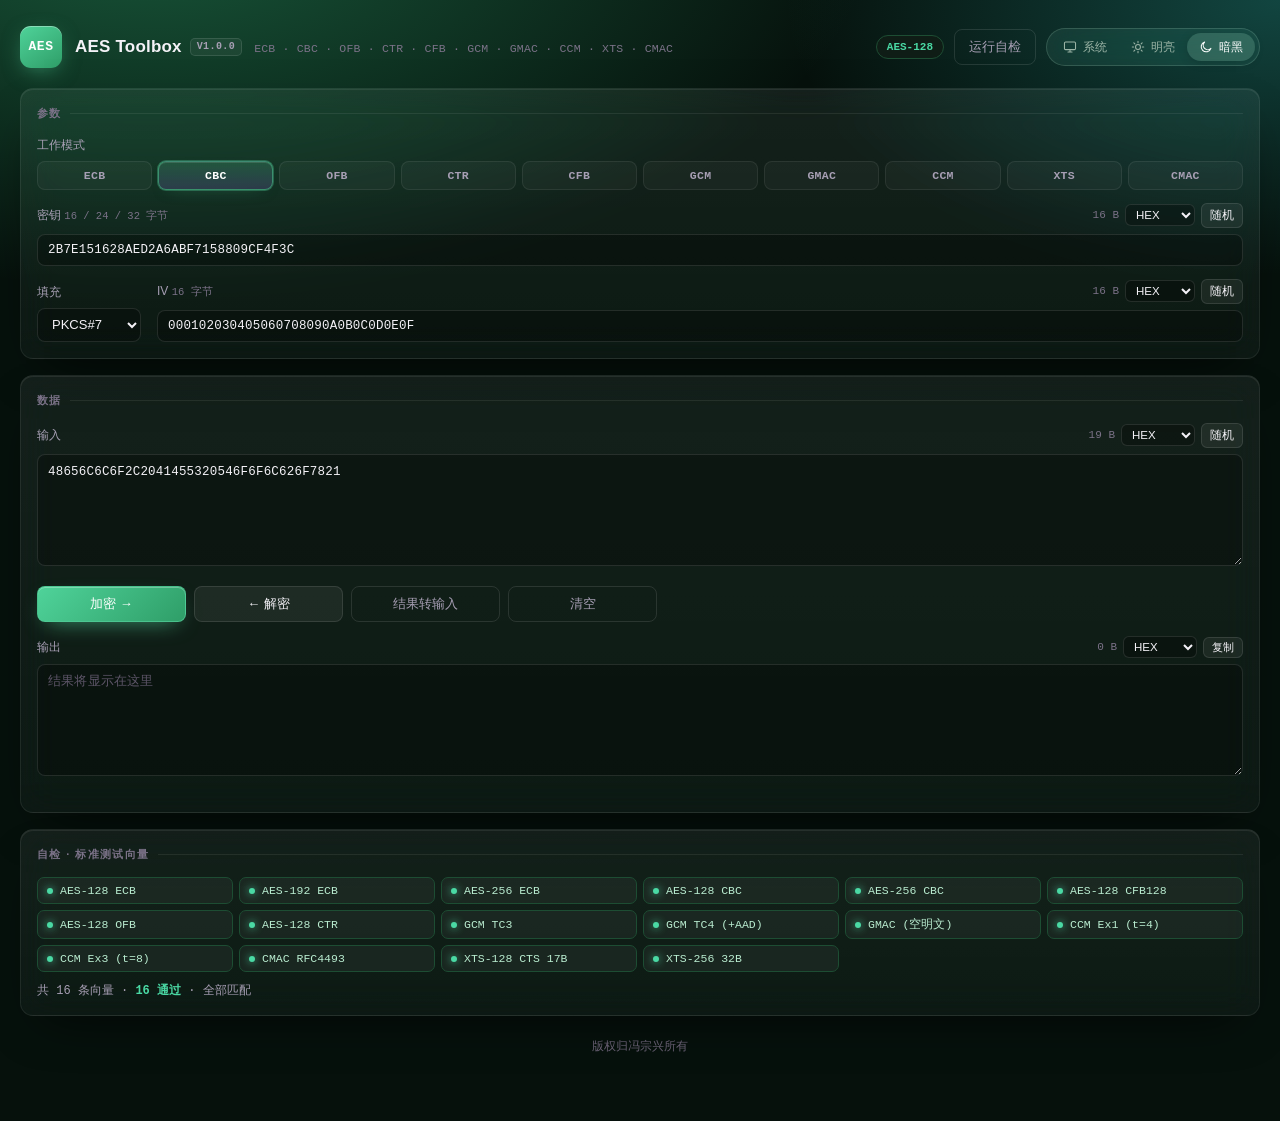
==== commit 67c714ab: "优化增加DBC解析器" ====
--- a/AESToolbox/AESToolbox.html
+++ b/AESToolbox/AESToolbox.html
@@ -4,7 +4,7 @@
 <meta charset="utf-8">
 <meta name="viewport" content="width=device-width,initial-scale=1">
 <title>AES Toolbox V1.0.0</title>
-<link rel="icon" href="data:image/svg+xml,%3Csvg xmlns='http://www.w3.org/2000/svg' viewBox='0 0 32 32'%3E%3ClinearGradient id='g' x1='0' y1='0' x2='1' y2='1'%3E%3Cstop offset='0' stop-color='%231f6feb'/%3E%3Cstop offset='1' stop-color='%230d3f7d'/%3E%3C/linearGradient%3E%3Crect width='32' height='32' rx='8' fill='url(%23g)'/%3E%3Ctext x='16' y='16.5' font-family='Consolas,Menlo,monospace' font-size='10.5' font-weight='bold' fill='%23ffffff' text-anchor='middle' dominant-baseline='central'%3EAES%3C/text%3E%3C/svg%3E">
+<link rel="icon" href="data:image/svg+xml,%3Csvg xmlns='http://www.w3.org/2000/svg' viewBox='0 0 32 32'%3E%3Cdefs%3E%3CradialGradient id='g' cx='35%25' cy='28%25' r='72%25'%3E%3Cstop offset='0' stop-color='%23bdf5d5'/%3E%3Cstop offset='45%25' stop-color='%234fd39a'/%3E%3Cstop offset='100%25' stop-color='%230f8a5a'/%3E%3C/radialGradient%3E%3C/defs%3E%3Ccircle cx='16' cy='16' r='13' fill='url(%23g)'/%3E%3Ccircle cx='11.5' cy='10.5' r='3.1' fill='%23ffffff' opacity='.55'/%3E%3C/svg%3E">
 <style>
   /* ---------- 主题变量：默认暗黑 ---------- */
   :root {
@@ -160,7 +160,9 @@
     padding: 3px 6px; border-radius: 5px;
     border: 1px solid var(--line); background: var(--badge-bg);
   }
-  .brand p { margin: 2px 0 0; font-size: 11.5px; color: var(--dim-2); font-family: var(--mono); letter-spacing: .2px; }
+  /* 标题与副标题同一行，参考 UDS 工具箱标题栏 */
+  .brand-main { display: flex; align-items: baseline; flex-wrap: wrap; gap: 12px; min-width: 0; }
+  .brand p { margin: 0; font-size: 11.5px; color: var(--dim-2); font-family: var(--mono); letter-spacing: .2px; }
   .top-actions { display: flex; align-items: center; gap: 10px; }
   @media (max-width: 640px) {
     /* 窄屏：放不下时操作按钮自动换行并右对齐，避免顶栏撑破 */
@@ -327,6 +329,122 @@
   ::-webkit-scrollbar { width: 10px; height: 10px; }
   ::-webkit-scrollbar-thumb { background: var(--sb); border-radius: 6px; border: 2px solid transparent; background-clip: padding-box; }
   ::-webkit-scrollbar-thumb:hover { background: var(--sb-hover); background-clip: padding-box; }
+
+  /* ================= CANUpdater 风格皮肤（仅配色 / 质感，不改布局） ================= */
+  :root {
+    --bg:#06110c;
+    --bg-g1:rgba(58,220,145,.34);
+    --bg-g2:rgba(45,190,185,.30);
+    --panel:rgba(255,255,255,.055);
+    --panel-2:rgba(255,255,255,.075);
+    --card-1:rgba(255,255,255,.065);
+    --card-2:rgba(255,255,255,.035);
+    --sunken:rgba(0,0,0,.28);
+    --sunken-focus:rgba(79,201,148,.10);
+    --chip:rgba(255,255,255,.045);
+    --chip-2:rgba(255,255,255,.035);
+    --chip-hover:rgba(255,255,255,.085);
+    --line:rgba(255,255,255,.11);
+    --line-soft:rgba(255,255,255,.075);
+    --line-hover:rgba(79,201,148,.38);
+    --chip-line-hover:rgba(79,201,148,.35);
+    --text:#f4f2f7;
+    --dim:#a79fb4;
+    --dim-2:#7b7288;
+    --foot:#6d6478;
+    --placeholder:#5d5568;
+    --accent:#4fd39a;
+    --accent-dim:#7a2f50;
+    --focus-ring:rgba(79,201,148,.20);
+    --ok:#4ad9a4;
+    --warn:#ffc46b;
+    --err:#ff7387;
+    --btn:rgba(255,255,255,.06);
+    --btn-hover:rgba(255,255,255,.10);
+    --btn-line-hover:rgba(79,201,148,.40);
+    --ghost-hover:rgba(255,255,255,.06);
+    --active-fg:#ffffff;
+    --active-1:rgba(79,201,148,.22);
+    --active-2:rgba(161,114,255,.18);
+    --active-line:rgba(79,201,148,.55);
+    --active-ring:rgba(79,201,148,.35);
+    --active-inset:rgba(255,255,255,.12);
+    --badge-bg:rgba(255,255,255,.05);
+    --inset:rgba(255,255,255,.08);
+    --card-shadow:0 22px 50px -24px rgba(0,0,0,.75);
+    --sb:rgba(255,255,255,.16);
+    --sb-hover:rgba(255,255,255,.26);
+  }
+  html[data-theme="light"] {
+    --bg:#f3fbf6;
+    --bg-g1:rgba(120,220,165,.48);
+    --bg-g2:rgba(150,215,255,.36);
+    --panel:rgba(255,255,255,.70);
+    --panel-2:rgba(255,255,255,.82);
+    --card-1:rgba(255,255,255,.74);
+    --card-2:rgba(255,255,255,.58);
+    --sunken:rgba(255,255,255,.62);
+    --sunken-focus:rgba(47,174,122,.08);
+    --chip:rgba(255,255,255,.70);
+    --chip-2:rgba(255,255,255,.60);
+    --chip-hover:rgba(255,255,255,.90);
+    --line:rgba(18,60,36,.12);
+    --line-soft:rgba(18,60,36,.08);
+    --line-hover:rgba(47,174,122,.40);
+    --chip-line-hover:rgba(47,174,122,.35);
+    --text:#2b1a25;
+    --dim:#6d5b67;
+    --dim-2:#8e7d89;
+    --foot:#8e7d89;
+    --placeholder:#a08e9b;
+    --accent:#2fae7a;
+    --accent-dim:#f3c4d8;
+    --focus-ring:rgba(47,174,122,.16);
+    --ok:#128a63;
+    --warn:#b26a00;
+    --err:#d62f4f;
+    --err-fg:#9c2020;
+    --btn:rgba(255,255,255,.72);
+    --btn-hover:rgba(255,255,255,.92);
+    --btn-line-hover:rgba(47,174,122,.40);
+    --ghost-hover:rgba(18,60,36,.05);
+    --active-fg:#a32258;
+    --active-1:rgba(47,174,122,.14);
+    --active-2:rgba(124,77,219,.12);
+    --active-line:rgba(47,174,122,.45);
+    --active-ring:rgba(47,174,122,.25);
+    --active-inset:rgba(255,255,255,.80);
+    --badge-bg:rgba(255,255,255,.60);
+    --inset:rgba(255,255,255,.80);
+    --card-shadow:0 20px 44px -24px rgba(25,90,55,.40);
+    --sb:rgba(18,60,36,.18);
+    --sb-hover:rgba(18,60,36,.28);
+  }
+  body { background-attachment: fixed; }
+  .card {
+    -webkit-backdrop-filter: blur(18px) saturate(1.25);
+    backdrop-filter: blur(18px) saturate(1.25);
+  }
+  .logo {
+    background:linear-gradient(145deg,#4fd39a,#2f9e68);
+    box-shadow:0 6px 22px -6px rgba(79,201,148,.6), inset 0 1px 0 rgba(255,255,255,.35);
+  }
+  html[data-theme="light"] .logo {
+    background:linear-gradient(145deg,#2fae7a,#1f8a5a);
+    box-shadow:0 6px 22px -6px rgba(47,174,122,.45), inset 0 1px 0 rgba(255,255,255,.6);
+  }
+  .btn.primary {
+    background:linear-gradient(135deg,#4fd39a,#2f9e68);
+    border-color:rgba(79,201,148,.75);
+    color:#fff;
+    box-shadow:0 8px 22px -10px rgba(79,201,148,.85), inset 0 1px 0 rgba(255,255,255,.28);
+  }
+  .btn.primary:hover { background:linear-gradient(135deg,#6ad9ae,#54bd90); }
+  html[data-theme="light"] .btn.primary {
+    background:linear-gradient(135deg,#2fae7a,#1f8a5a);
+    border-color:rgba(47,174,122,.7);
+  }
+  html[data-theme="light"] .btn.primary:hover { background:linear-gradient(135deg,#5fd6a4,#3aa876); }
 </style>
 <script>
 /* 首帧前套用上次选择的主题档位，避免明亮模式下先闪一下黑底。
@@ -348,19 +466,19 @@
   <header class="topbar">
     <div class="brand">
       <div class="logo">AES</div>
-      <div>
+      <div class="brand-main">
         <h1>AES Toolbox <span class="ver" title="当前版本">V1.0.0</span></h1>
         <p>ECB · CBC · OFB · CTR · CFB · GCM · GMAC · CCM · XTS · CMAC</p>
       </div>
     </div>
     <div class="top-actions">
       <span class="keybadge" id="keyBadge">AES-128</span>
+      <!--@SELFTEST@BEGIN-->
+      <button class="btn ghost" id="btnSelfTest">运行自检</button>
+      <!--@SELFTEST@END-->
       <button class="btn ghost theme" id="btnTheme" title="主题：暗黑" data-mode="dark">
         <span id="themeIcon"></span><span class="tx" id="themeText">暗黑</span>
       </button>
-      <!--@SELFTEST@BEGIN-->
-      <button class="btn ghost" id="btnSelfTest">运行自检</button>
-      <!--@SELFTEST@END-->
     </div>
   </header>
 
@@ -1769,5 +1887,62 @@
   /*@SELFTEST@END*/
 })();
 </script>
+
+<script>
+/* 与首页 index.html 同款三档主题控件：沿用各工具原有主题逻辑，仅替换外观。 */
+(function(){
+  var ORDER=['system','light','dark'];
+  var LABEL={system:'系统',light:'明亮',dark:'暗黑'};
+  var TITLE={system:'跟随系统',light:'明亮',dark:'暗黑'};
+  var SVG={
+    system:'<svg viewBox="0 0 24 24" fill="none" stroke="currentColor" stroke-width="1.8" stroke-linecap="round" stroke-linejoin="round" aria-hidden="true"><rect x="2.5" y="3.5" width="19" height="13" rx="2"/><path d="M8.5 20.5h7M12 16.5v4"/></svg>',
+    light:'<svg viewBox="0 0 24 24" fill="none" stroke="currentColor" stroke-width="1.8" stroke-linecap="round" stroke-linejoin="round" aria-hidden="true"><circle cx="12" cy="12" r="4.2"/><path d="M12 2.2v2.4M12 19.4v2.4M2.2 12h2.4M19.4 12h2.4M4.9 4.9l1.7 1.7M17.4 17.4l1.7 1.7M19.1 4.9l-1.7 1.7M6.6 17.4l-1.7 1.7"/></svg>',
+    dark:'<svg viewBox="0 0 24 24" fill="none" stroke="currentColor" stroke-width="1.8" stroke-linecap="round" stroke-linejoin="round" aria-hidden="true"><path d="M20.5 14.4A8.6 8.6 0 1 1 9.6 3.5a6.9 6.9 0 0 0 10.9 10.9z"/></svg>'
+  };
+  var st=document.createElement('style');
+  st.textContent="\n.fz-theme{--fz-bg:rgba(190,255,220,.07);--fz-line:rgba(210,255,230,.16);--fz-knob:rgba(190,255,220,.16);--fz-text:#eef7f1;--fz-dim:#9db5a7;--fz-strong:#ffffff;--fz-shadow:0 2px 10px rgba(0,0,0,.18);position:relative;display:grid;grid-template-columns:repeat(3,1fr);padding:4px;border-radius:999px;background:var(--fz-bg);border:1px solid var(--fz-line);-webkit-backdrop-filter:blur(14px) saturate(1.3);backdrop-filter:blur(14px) saturate(1.3);transition:background .35s ease,border-color .35s ease;font-family:inherit}\nhtml[data-theme=\"light\"] .fz-theme{--fz-bg:rgba(255,255,255,.6);--fz-line:rgba(18,60,36,.12);--fz-knob:#ffffff;--fz-text:#1a2c22;--fz-dim:#5f7768;--fz-strong:#0d1c13;--fz-shadow:0 2px 10px rgba(25,90,55,.16)}\n.fz-theme .knob{position:absolute;top:4px;left:4px;width:calc((100% - 8px) / 3);height:calc(100% - 8px);border-radius:999px;background:var(--fz-knob);transform:translateX(calc(var(--i,0) * 100%));transition:transform .34s cubic-bezier(.22,.61,.36,1),background .35s ease;box-shadow:var(--fz-shadow);pointer-events:none}\n.fz-theme button{position:relative;z-index:1;display:flex;align-items:center;justify-content:center;gap:6px;padding:7px 12px;border:0;border-radius:999px;background:none;color:var(--fz-dim);font:inherit;font-size:12px;line-height:1;cursor:pointer;transition:color .25s ease}\n.fz-theme button:hover{color:var(--fz-text)}\n.fz-theme button[aria-pressed=\"true\"]{color:var(--fz-strong)}\n.fz-theme button svg{width:14px;height:14px;flex:none}\n.fz-theme button:focus-visible{outline:2px solid rgba(79,201,148,.85);outline-offset:2px}\n@media(max-width:560px){.fz-theme button span{display:none}.fz-theme button{padding:8px 12px}}\n";
+  document.head.appendChild(st);
+
+  var old=document.querySelector("#btnTheme");
+  if(!old||!old.parentNode) return;
+  var box=document.createElement('div');
+  box.className='fz-theme';
+  box.setAttribute('role','group');
+  box.setAttribute('aria-label','主题切换');
+  
+  box.innerHTML='<span class="knob" aria-hidden="true"></span>'+ORDER.map(function(m){
+    return '<button type="button" data-mode="'+m+'" aria-pressed="false" title="'+TITLE[m]+'">'+SVG[m]+'<span>'+LABEL[m]+'</span></button>';
+  }).join('');
+  old.parentNode.insertBefore(box,old);
+  old.style.display='none';
+
+  function read(){
+    var m=(old.getAttribute('data-mode'));
+    if(m==='auto') m='system';
+    return ORDER.indexOf(m)>=0 ? m : 'system';
+  }
+  function activate(m){
+    var target=(m==='system'?'auto':m);var guard=0;while(old.getAttribute('data-mode')!==target && guard++<5){old.click();}
+    sync();
+  }
+  function sync(){
+    var m=read(), i=ORDER.indexOf(m);
+    box.style.setProperty('--i', i);
+    ORDER.forEach(function(x){
+      var b=box.querySelector('button[data-mode="'+x+'"]');
+      if(b) b.setAttribute('aria-pressed', x===m?'true':'false');
+    });
+  }
+  box.addEventListener('click',function(e){
+    var b=e.target.closest?e.target.closest('button[data-mode]'):null;
+    if(b) activate(b.getAttribute('data-mode'));
+  });
+  if(window.MutationObserver){
+    new MutationObserver(sync).observe(document.documentElement,{attributes:true,attributeFilter:['data-theme','data-theme-pref','data-mode']});
+  }
+  sync();
+})();
+</script>
+
 </body>
 </html>
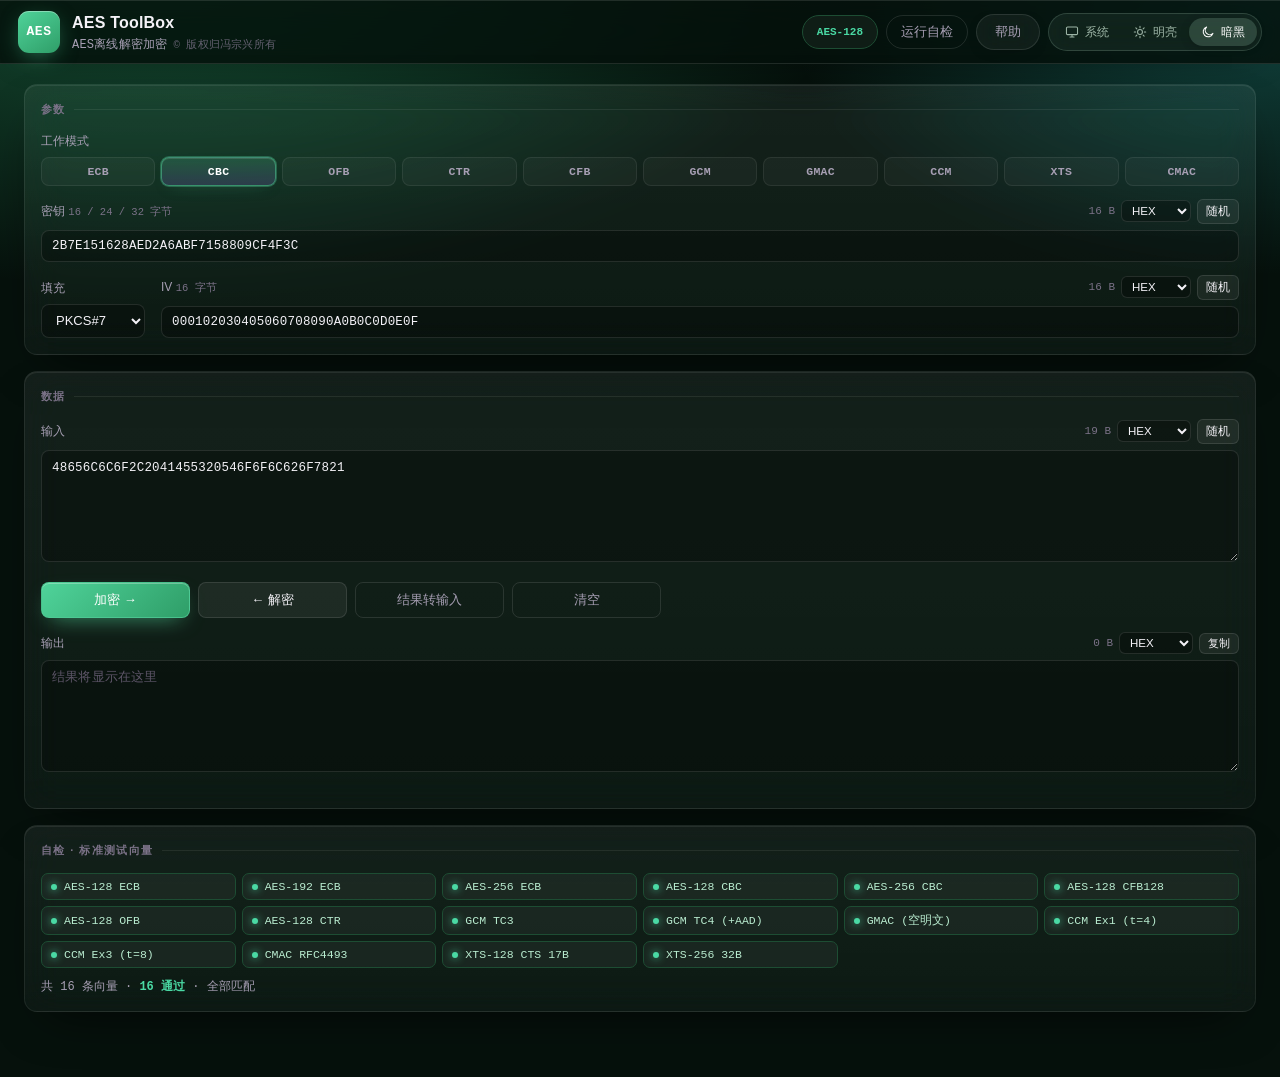
==== commit 7f1b69af: "优化显示" ====
--- a/AESToolbox/AESToolbox.html
+++ b/AESToolbox/AESToolbox.html
@@ -2,8 +2,8 @@
 <html lang="zh-CN">
 <head>
 <meta charset="utf-8">
-<meta name="viewport" content="width=device-width,initial-scale=1">
-<title>AES Toolbox V1.0.0</title>
+<meta name="viewport" content="width=device-width, initial-scale=1, maximum-scale=1, user-scalable=no, viewport-fit=cover">
+<title>AES ToolBox</title>
 <link rel="icon" href="data:image/svg+xml,%3Csvg xmlns='http://www.w3.org/2000/svg' viewBox='0 0 32 32'%3E%3Cdefs%3E%3CradialGradient id='g' cx='35%25' cy='28%25' r='72%25'%3E%3Cstop offset='0' stop-color='%23bdf5d5'/%3E%3Cstop offset='45%25' stop-color='%234fd39a'/%3E%3Cstop offset='100%25' stop-color='%230f8a5a'/%3E%3C/radialGradient%3E%3C/defs%3E%3Ccircle cx='16' cy='16' r='13' fill='url(%23g)'/%3E%3Ccircle cx='11.5' cy='10.5' r='3.1' fill='%23ffffff' opacity='.55'/%3E%3C/svg%3E">
 <style>
   /* ---------- 主题变量：默认暗黑 ---------- */
@@ -142,8 +142,9 @@
     transition-duration: .18s;
     transition-timing-function: ease;
   }
-  /* 内容区宽度对齐 UDS 工具箱：宽屏下铺开占满，只留边距，不再固定 1180 居中 */
-  .app { max-width: 1560px; margin: 0 auto; padding: 26px 20px 60px; }
+  /* 内容区铺满整个页面（与 UDS 工具箱一致）：不限宽、不居中，只留边距 */
+  .app { max-width: none; margin: 0; padding: 0 24px 60px; }
+  @media (max-width: 780px) { .app { padding: 0 14px 48px; } }
 
   /* ---------- 顶栏 ---------- */
   .topbar { display: flex; align-items: center; justify-content: space-between; gap: 16px; margin-bottom: 20px; }
@@ -155,20 +156,8 @@
     box-shadow: 0 4px 18px -6px #1f6feb99, inset 0 1px 0 #ffffff26;
   }
   .brand h1 { margin: 0; font-size: 17px; font-weight: 650; letter-spacing: .2px; display: flex; align-items: center; gap: 8px; }
-  .brand h1 .ver {
-    font: 600 10px/1 var(--mono); letter-spacing: .4px; color: var(--dim);
-    padding: 3px 6px; border-radius: 5px;
-    border: 1px solid var(--line); background: var(--badge-bg);
-  }
-  /* 标题与副标题同一行，参考 UDS 工具箱标题栏 */
-  .brand-main { display: flex; align-items: baseline; flex-wrap: wrap; gap: 12px; min-width: 0; }
   .brand p { margin: 0; font-size: 11.5px; color: var(--dim-2); font-family: var(--mono); letter-spacing: .2px; }
-  .top-actions { display: flex; align-items: center; gap: 10px; }
-  @media (max-width: 640px) {
-    /* 窄屏：放不下时操作按钮自动换行并右对齐，避免顶栏撑破 */
-    .topbar { flex-wrap: wrap; gap: 10px; }
-    .top-actions { margin-left: auto; }
-  }
+  .top-actions { display: flex; align-items: center; gap: 10px; flex: none; }
   .keybadge {
     font: 600 11px var(--mono); padding: 5px 10px; border-radius: 999px;
     border: 1px solid var(--line); color: var(--dim); background: var(--badge-bg); white-space: nowrap;
@@ -324,8 +313,6 @@
   .test-summary .bad { color: var(--err); }
   /*@SELFTEST@END*/
 
-  .foot { margin-top: 22px; text-align: center; font-size: 11.5px; color: var(--foot); }
-  .foot code { font-family: var(--mono); color: var(--foot); }
   ::-webkit-scrollbar { width: 10px; height: 10px; }
   ::-webkit-scrollbar-thumb { background: var(--sb); border-radius: 6px; border: 2px solid transparent; background-clip: padding-box; }
   ::-webkit-scrollbar-thumb:hover { background: var(--sb-hover); background-clip: padding-box; }
@@ -445,6 +432,48 @@
     border-color:rgba(47,174,122,.7);
   }
   html[data-theme="light"] .btn.primary:hover { background:linear-gradient(135deg,#5fd6a4,#3aa876); }
+
+/* ===== DBC 风格标题栏：方块 logo + 标题/副标题 + 胶囊操作区 ===== */
+.topbar{
+  height:64px; padding:0 18px; margin:0 -24px 20px;
+  flex-wrap:nowrap;
+  background:color-mix(in srgb, var(--bg) 82%, transparent);
+  border:1px solid var(--line); border-left:0; border-right:0; border-radius:0;
+  -webkit-backdrop-filter:blur(18px) saturate(1.25); backdrop-filter:blur(18px) saturate(1.25);
+  box-shadow:0 12px 34px -26px rgba(0,0,0,.75);
+}
+@media(max-width:780px){.topbar{margin-left:-14px;margin-right:-14px}}
+.brand{gap:12px}
+.brand .logo{
+  width:42px;height:42px;flex:none;border-radius:11px;
+  background:linear-gradient(145deg,#4fd39a,#2f9e68);
+  box-shadow:0 6px 22px -6px rgba(79,201,148,.60), inset 0 1px 0 rgba(255,255,255,.35);
+  color:#fff; font:700 13px/42px var(--mono); text-align:center; letter-spacing:.5px;
+}
+html[data-theme="light"] .brand .logo{background:linear-gradient(145deg,#2fae7a,#1f8a5a);box-shadow:0 6px 22px -6px rgba(47,174,122,.45), inset 0 1px 0 rgba(255,255,255,.6)}
+.brand h1{font-size:16px;font-weight:600;flex:none;white-space:nowrap}
+/* 标题块与 logo 并排：主标题一行，副标题紧贴其下（参考 UDS 工具箱） */
+.brand-title-block{display:flex;flex-direction:column;justify-content:center;gap:2px;min-width:0;overflow:hidden}
+.brand p{font-size:12px;color:var(--dim)}
+.brand p.sub{display:block;white-space:nowrap;overflow:hidden;text-overflow:ellipsis;line-height:1.35}
+.brand p.sub>span{font-size:12px;color:var(--dim)}
+.brand p.sub .cr{font-size:10.5px;color:var(--dim-2);opacity:.8;margin-left:6px}
+.top-actions{gap:8px}
+.top-actions .btn.ghost,.top-actions .keybadge{
+  border-radius:999px; padding:5px 14px; min-height:34px;
+  display:inline-flex; align-items:center; justify-content:center;
+}
+.top-actions .btn.theme{border-color:rgba(79,201,148,.30);box-shadow:0 6px 18px -12px rgba(0,0,0,.65)}
+html[data-theme="light"] .top-actions .btn.theme{border-color:rgba(47,174,122,.28)}
+/* 窗口变窄时标题栏始终保持单行：副标题优先隐藏 */
+@media(max-width:760px){.brand p.sub{display:none}}
+@media(max-width:640px){.topbar{padding:0 12px}}
+@media(max-width:560px){
+  .top-actions .btn.ghost{padding:5px 10px;font-size:11px}
+  #keyBadge{display:none}
+}
+@media(max-width:420px){.brand h1{font-size:14px}.top-actions .btn.ghost{padding:5px 8px}}
+@media(max-width:380px){#btnSelfTest{display:none}}
 </style>
 <script>
 /* 首帧前套用上次选择的主题档位，避免明亮模式下先闪一下黑底。
@@ -466,9 +495,9 @@
   <header class="topbar">
     <div class="brand">
       <div class="logo">AES</div>
-      <div class="brand-main">
-        <h1>AES Toolbox <span class="ver" title="当前版本">V1.0.0</span></h1>
-        <p>ECB · CBC · OFB · CTR · CFB · GCM · GMAC · CCM · XTS · CMAC</p>
+      <div class="brand-title-block">
+        <h1>AES ToolBox</h1>
+        <p class="sub"><span>AES离线解密加密</span><span class="cr">© 版权归冯宗兴所有</span></p>
       </div>
     </div>
     <div class="top-actions">
@@ -646,7 +675,6 @@
   </section>
   <!--@SELFTEST@END-->
 
-  <div class="foot">版权归冯宗兴所有</div>
 </div>
 
 <script>
@@ -1944,5 +1972,73 @@
 })();
 </script>
 
+<script>
+/* 统一帮助按钮：与顶栏主题胶囊同款外观（图标 + 文字），内容按工具定制。 */
+(function(){
+  if(document.getElementById('fzHelpBtn') || document.getElementById('helpBtn')) return;
+  var cfg = {"host": ".top-actions", "before": ".fz-theme, #btnTheme", "title": "AES ToolBox 使用帮助", "rows": [["定位", "纯前端 AES 加解密工具，支持 ECB / CBC / OFB / CTR / CFB / GCM / GMAC / CCM / XTS / CMAC。"], ["参数", "先选工作模式与密钥长度，再填密钥、IV / Nonce 和 Tag；参数变化会立即重算。"], ["数据", "输入区支持十六进制与文本，右侧显示字节数；GCM / CCM 解密需填写 Tag。"], ["校验", "点击标题栏「运行自检」用 NIST / IEEE 1619 / RFC 标准向量验证实现。"], ["隐私", "所有计算都在本机浏览器完成，不会上传任何数据。"]]};
+  var css = ''
+    + '.fz-help-btn{display:inline-flex;align-items:center;justify-content:center;width:64px;min-width:64px;height:36px;padding:0 12px;font-size:12.5px;line-height:1;white-space:nowrap;border-radius:999px;cursor:pointer;touch-action:manipulation;user-select:none;-webkit-user-select:none;background:var(--switch-bg,var(--panel,var(--bg2,#131a24)));border:1px solid var(--switch-line,var(--line,var(--border,rgba(255,255,255,.14))));color:var(--fg2,var(--txt3,var(--dim,#9aa7b5)));-webkit-backdrop-filter:var(--glass-blur,blur(14px) saturate(1.3));backdrop-filter:var(--glass-blur,blur(14px) saturate(1.3));box-shadow:0 4px 14px -8px rgba(0,0,0,.5);transition:background .25s,border-color .25s,color .25s,transform .2s}'
+    + '.fz-help-btn:hover{color:var(--fg,var(--txt,var(--text,#e8eef5)));border-color:var(--accent,var(--acc,#4fd39a))}'
+    + '.fz-help-btn:active{transform:translateY(1px)}'
+    + '.fz-help-btn:focus-visible{outline:2px solid var(--accent,var(--acc,#4fd39a));outline-offset:2px}'
+    + '@media(max-width:640px){.fz-help-btn{width:56px;min-width:56px;font-size:11px;padding:0 8px}}'
+    + '.fz-help-mask{position:fixed;inset:0;z-index:9999;display:flex;align-items:center;justify-content:center;padding:20px;background:rgba(0,0,0,.52);-webkit-backdrop-filter:blur(5px);backdrop-filter:blur(5px)}'
+    + '.fz-help-mask[hidden]{display:none!important}'
+    + '.fz-help-dialog{width:min(580px,100%);max-height:82vh;overflow:auto;border-radius:16px;padding:18px 20px;color:var(--fg,var(--txt,var(--text,var(--tx,#e8eef5))));background:color-mix(in srgb,var(--panel,var(--bg2,#131a24)) 94%,transparent);border:1px solid var(--border,var(--line,rgba(255,255,255,.14)));box-shadow:0 30px 80px -30px rgba(0,0,0,.8);-webkit-backdrop-filter:blur(20px) saturate(1.3);backdrop-filter:blur(20px) saturate(1.3)}'
+    + '.fz-help-hd{display:flex;align-items:center;justify-content:space-between;gap:12px;margin-bottom:12px}'
+    + '.fz-help-hd strong{font-size:15px;font-weight:650}'
+    + '.fz-help-x{border:0;background:transparent;color:inherit;font-size:22px;line-height:1;cursor:pointer;padding:0 4px;opacity:.7}'
+    + '.fz-help-x:hover{opacity:1}'
+    + '.fz-help-row{display:grid;grid-template-columns:88px minmax(0,1fr);gap:12px;padding:10px 0;border-top:1px solid var(--border,var(--line,rgba(255,255,255,.12)));font-size:12.5px;line-height:1.7}'
+    + '.fz-help-k{font-weight:600;color:var(--accent,#4fd39a)}'
+    + '.fz-help-v{color:var(--fg2,var(--dim,var(--txt3,#9aa7b5)))}'
+    + '.fz-help-ft{display:flex;align-items:center;justify-content:space-between;gap:12px;margin-top:14px;font-size:11px;opacity:.75}'
+    + '.fz-help-ok{border:1px solid var(--border,var(--line,rgba(255,255,255,.14)));border-radius:999px;padding:5px 14px;background:transparent;color:inherit;font:inherit;font-size:12px;cursor:pointer}'
+    + '.fz-help-ok:hover{border-color:var(--accent,#4fd39a)}';
+  var st=document.createElement('style'); st.textContent=css; document.head.appendChild(st);
+
+  var btn=document.createElement('button');
+  btn.type='button'; btn.id='fzHelpBtn'; btn.className='fz-help-btn';
+  btn.setAttribute('aria-haspopup','dialog'); btn.setAttribute('aria-expanded','false');
+  btn.title='查看使用帮助';
+  btn.textContent='帮助';
+  var host=document.querySelector(cfg.host);
+  if(!host) return;
+  var before=cfg.before ? host.querySelector(cfg.before) : null;
+  if(before) host.insertBefore(btn,before); else host.appendChild(btn);
+
+  var mask=document.createElement('div');
+  mask.className='fz-help-mask'; mask.id='fzHelpModal'; mask.hidden=true;
+  var dlg=document.createElement('div');
+  dlg.className='fz-help-dialog'; dlg.setAttribute('role','dialog'); dlg.setAttribute('aria-modal','true');
+  dlg.setAttribute('aria-labelledby','fzHelpTitle');
+  var hd=document.createElement('div'); hd.className='fz-help-hd';
+  var ttl=document.createElement('strong'); ttl.id='fzHelpTitle'; ttl.textContent=cfg.title;
+  var x=document.createElement('button'); x.type='button'; x.className='fz-help-x'; x.setAttribute('aria-label','关闭'); x.textContent='×';
+  hd.appendChild(ttl); hd.appendChild(x);
+  var bd=document.createElement('div'); bd.className='fz-help-bd';
+  cfg.rows.forEach(function(r){
+    var row=document.createElement('div'); row.className='fz-help-row';
+    var k=document.createElement('div'); k.className='fz-help-k'; k.textContent=r[0];
+    var v=document.createElement('div'); v.className='fz-help-v'; v.textContent=r[1];
+    row.appendChild(k); row.appendChild(v); bd.appendChild(row);
+  });
+  var ft=document.createElement('div'); ft.className='fz-help-ft';
+  var tip=document.createElement('span'); tip.textContent='Esc 或点击空白处关闭';
+  var ok=document.createElement('button'); ok.type='button'; ok.className='fz-help-ok'; ok.textContent='知道了';
+  ft.appendChild(tip); ft.appendChild(ok);
+  dlg.appendChild(hd); dlg.appendChild(bd); dlg.appendChild(ft);
+  mask.appendChild(dlg); document.body.appendChild(mask);
+
+  function open(){mask.hidden=false; btn.setAttribute('aria-expanded','true'); x.focus();}
+  function close(){mask.hidden=true; btn.setAttribute('aria-expanded','false'); btn.focus();}
+  btn.addEventListener('click',open);
+  x.addEventListener('click',close);
+  ok.addEventListener('click',close);
+  mask.addEventListener('click',function(e){if(e.target===mask) close();});
+  document.addEventListener('keydown',function(e){if(e.key==='Escape' && !mask.hidden) close();});
+})();
+</script>
 </body>
 </html>
